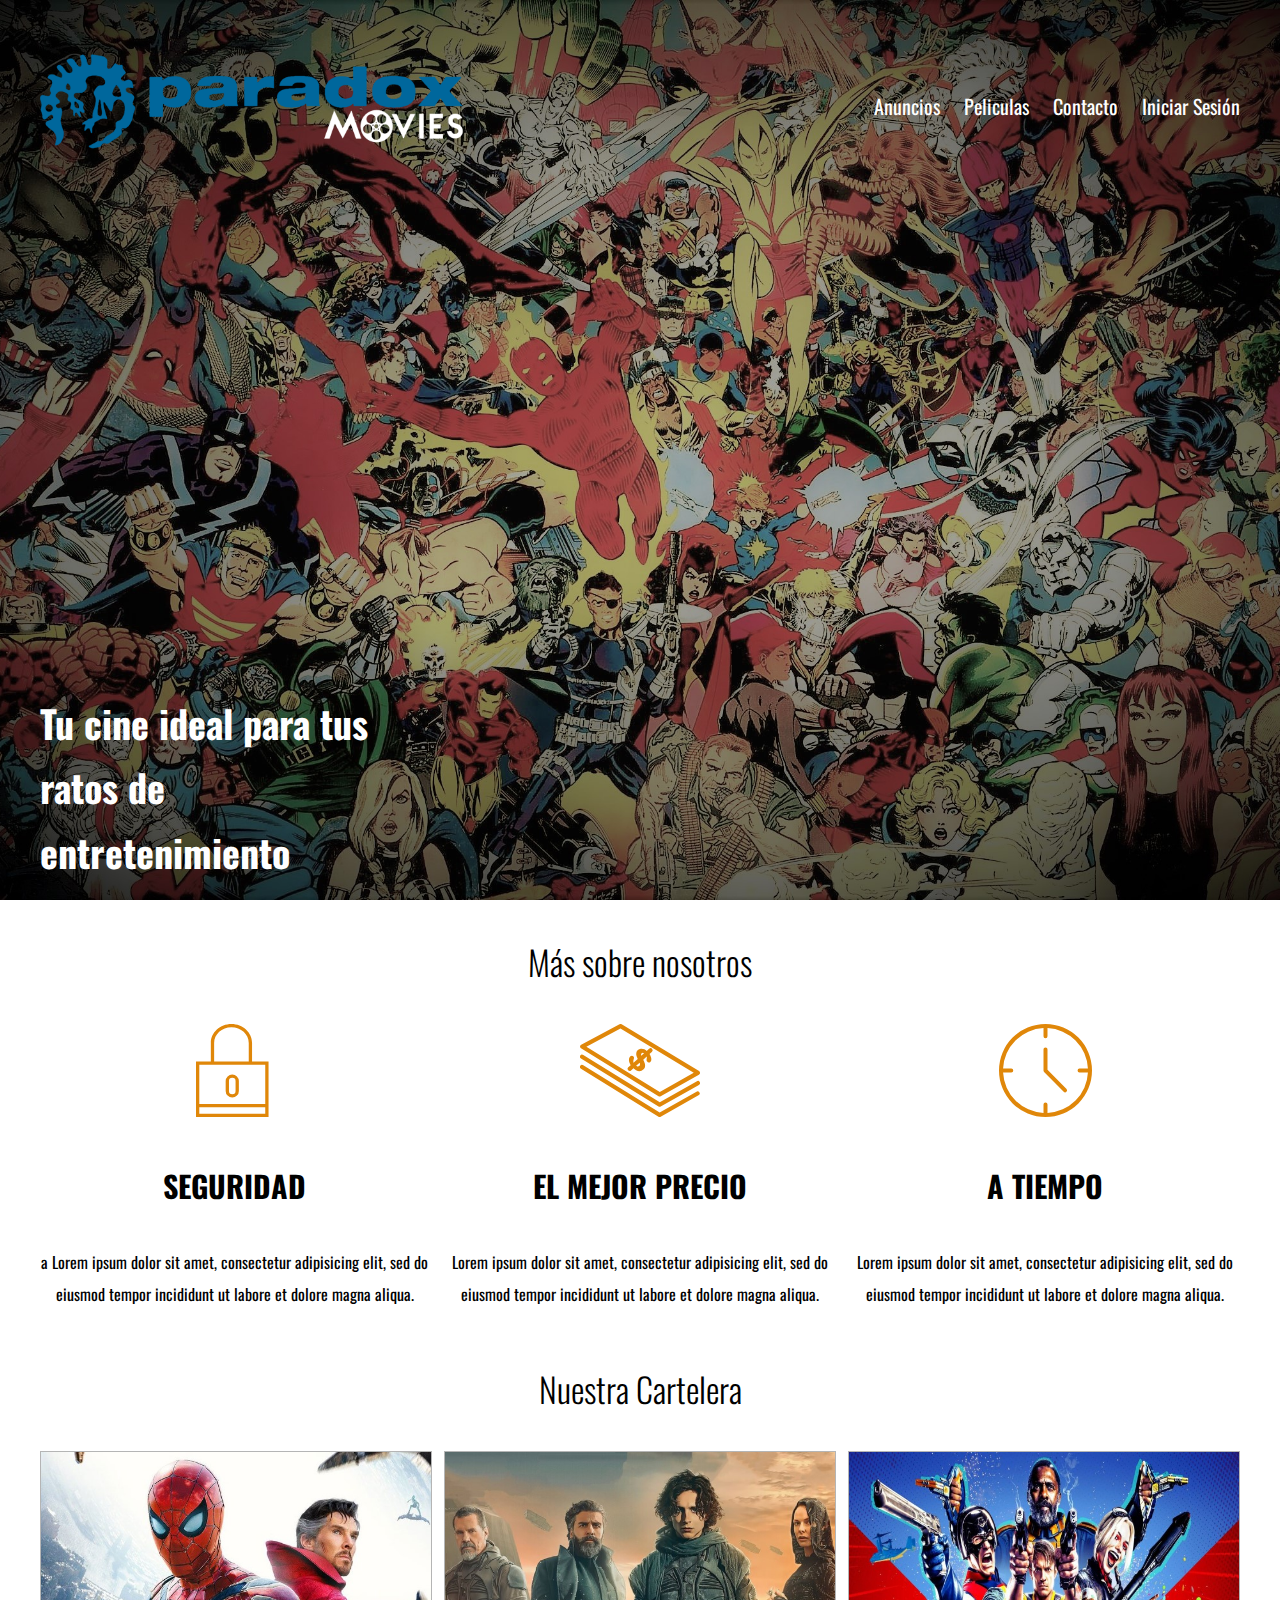
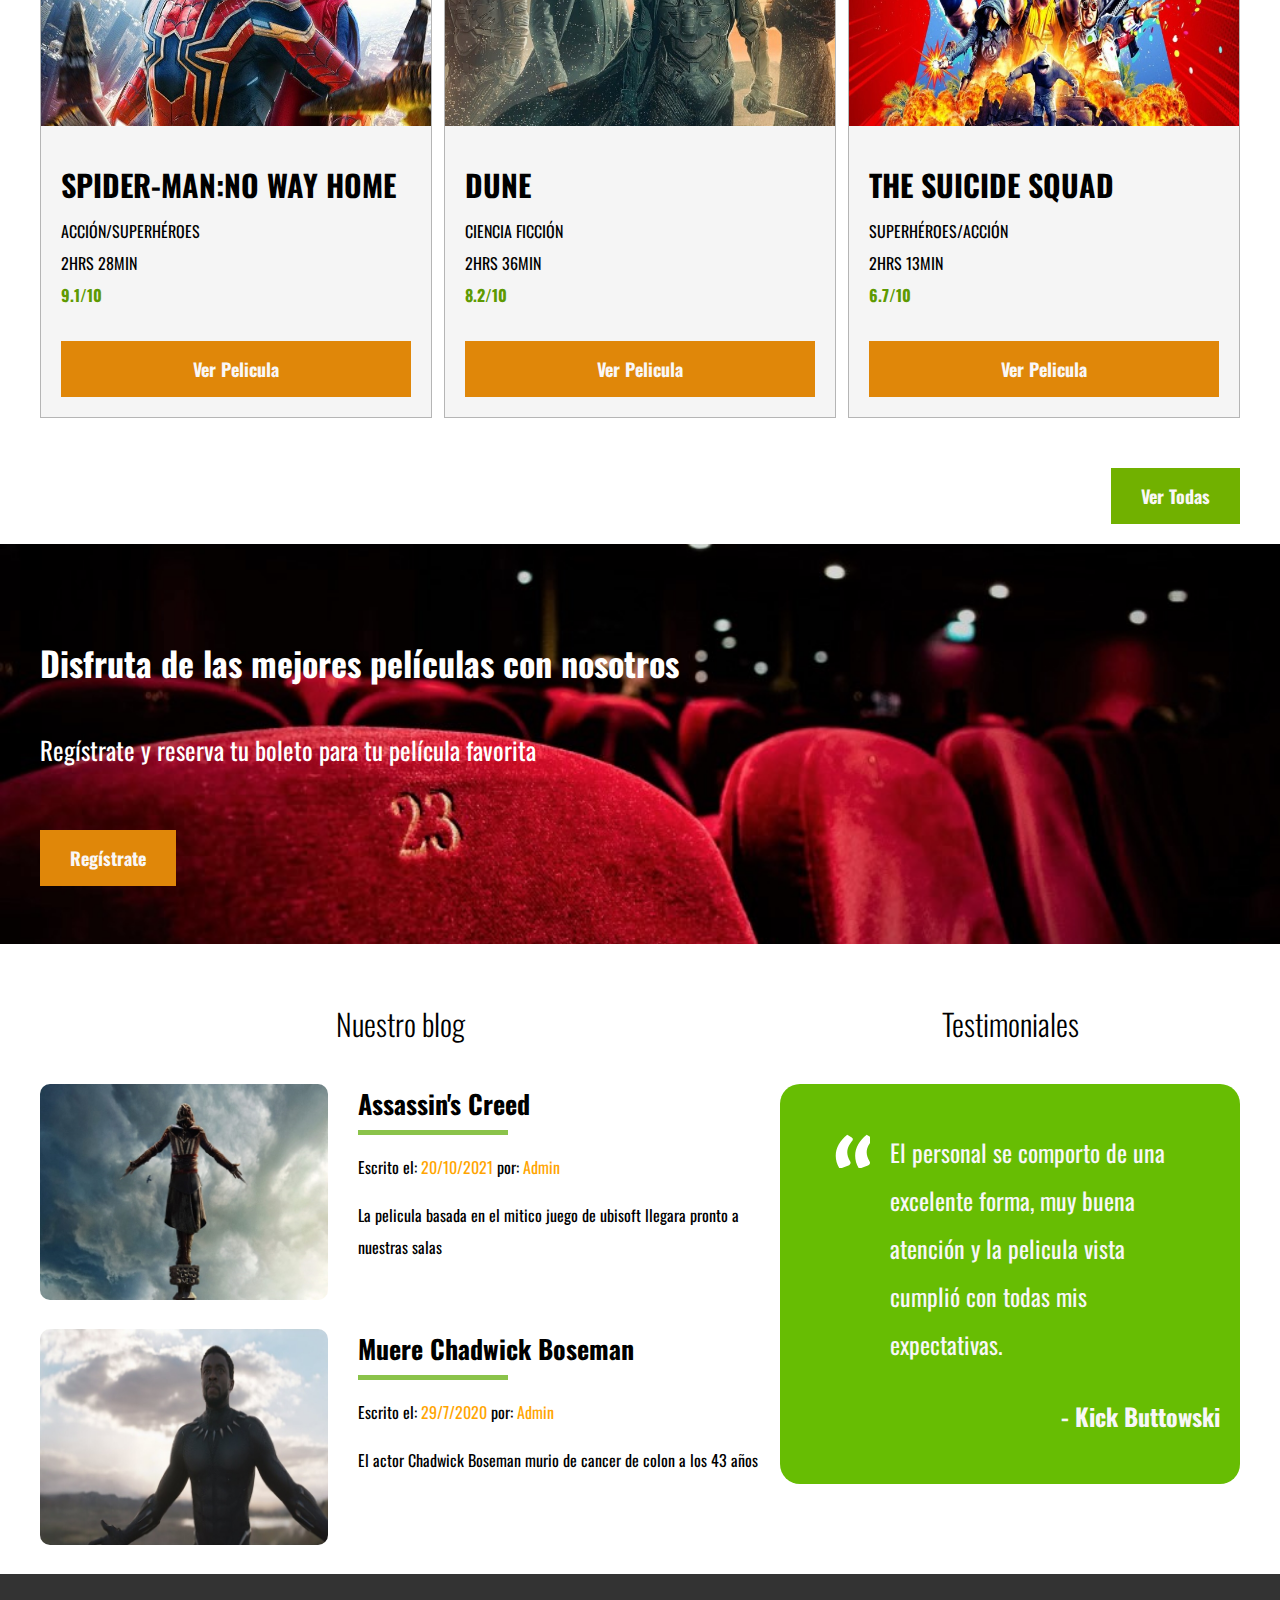
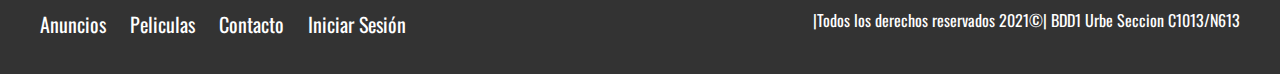
==== index.html @ 99ae1837 "1.0" ====
<!DOCTYPE html>
<html>
	<head>
		<meta charset="utf-8">
		<meta name="viewport" content="width=device-width,initial-scale=1.0">
		<meta http-equiv="X-UA-Compatible" content="ie=edge">
		<title>Paradox Movies</title>
		<link rel="icon" href="img/paradox-onlylogo.png">
		<link href="https://fonts.googleapis.com/css2?family=Oswald:wght@300&display=swap" rel="stylesheet">
		<link rel="stylesheet" type="text/css" href="css/normalize.css"> 
		<link rel="stylesheet" type="text/css" href="css/style.css"> <!-- siempre mi hoja de estilos va de ultimo-->
	</head>
	<body>
		<script type="text/javascript">alert</script>
		<header class="site-header inicio"> <!-- se nombra header (logotipo, nombre y navegacion) porque es el contenido superior de la pag--> <!-- se seleccionó 2 clases, id solo se puede seleccionar 1 solo -->
			<div class="contenedor contenido-header"> <!--se nombra div para agrupar el contenido pero complementa al header--> <!-- flex solo tomara en cuenta al primer nivel de hijos (barra y venta de casas y depar) -->
				<div class="barra">
					<a href="index.html">
						<img src="img/paradox-logo.png" alt="Logotipo de bienes raices">
					</a>
					<nav class="navegacion">
						<a href="anuncios.html">Anuncios</a>
						<a href="peliculas.html">Peliculas</a>
						<a target="_self"href="contacto.html">Contacto</a> <!-- se abre en la misma pestaña -->
						<a target="_blank" href="login.html">Iniciar Sesión</a> <!-- se abre en una pestaña nueva -->
					</nav>
				</div>
				<h1>Tu cine ideal para tus ratos de entretenimiento</h1>
			</div> <!-- fin del contenedor -->
		</header>

		<section class="contenedor seccion"> <!-- se nombra section pq comienza con un heading y se cambia de contenido-->
			<h2 class="fw-300 centrar-texto">Más sobre nosotros</h2>
			
			<div class="iconos-nosotros">
				<div class="icono">
					<img src="img/icono1.svg" alt="Icono seguridad">
					<h3>Seguridad</h3>
					<p>a Lorem ipsum dolor sit amet, consectetur adipisicing elit, sed do eiusmod
					tempor incididunt ut labore et dolore magna aliqua.</p>
				</div>

				<div class="icono">
					<img src="img/icono2.svg" alt="Icono mejor precio">
					<h3>El mejor precio</h3>
					<p>Lorem ipsum dolor sit amet, consectetur adipisicing elit, sed do eiusmod
					tempor incididunt ut labore et dolore magna aliqua.</p>
				</div>

				<div class="icono">
					<img src="img/icono3.svg" alt="Icono a tiempo">
					<h3>A tiempo</h3>
					<p>Lorem ipsum dolor sit amet, consectetur adipisicing elit, sed do eiusmod
					tempor incididunt ut labore et dolore magna aliqua.</p>
				</div>
			</div>
		</section>

		<main class="seccion contenedor"> <!--se nombra main pq es el contenido principal de la pag-->
			<h2 class="fw-300 centrar-texto">Nuestra Cartelera</h2>
			
			<div class="contenedor-anuncios">
				<div class="anuncio">
					<img src="img/NoWayHome.jpg" alt="Anuncio de casa en el lago">
					<div class="contenido-anuncio">
						<h3>SPIDER-MAN:NO WAY HOME  </h3>
						<p>ACCIÓN/SUPERHÉROES</p>
						<p>2HRS 28MIN</p>
						<p class="precio">9.1/10</p>

						<a href="anuncio.html" class="boton boton-amarillo d-block">Ver Pelicula</a>
					</div>
				</div>

				<div class="anuncio">
					<img src="img/DUNE.jpeg" alt="Anuncio de casa de lujo">
					<div class="contenido-anuncio">
						<h3>DUNE</h3>
						<p>CIENCIA FICCIÓN</p>
						<p>2HRS 36MIN</p>
						<p class="precio">8.2/10</p>

						<a href="anuncio.html" class="boton boton-amarillo d-block">Ver Pelicula</a>
					</div>
				</div>

				<div class="anuncio">
					<img src="img/suicide.jpeg" alt="Anuncio de casa con alberca">
					<div class="contenido-anuncio">
						<h3>THE SUICIDE SQUAD</h3>
						<p>SUPERHÉROES/ACCIÓN</p>
						<p>2HRS 13MIN</p>
						<p class="precio">6.7/10</p>

						<a href="anuncio.html" class="boton boton-amarillo d-block">Ver Pelicula</a>
					</div>
				</div>
			</div>
			<div class="ver-todas">
			<a href="anuncios.html" class="boton boton-verde">Ver Todas</a>
			</div>
		</main>

		<section class="imagen-contacto">
			<div class="contenedor contenido-contacto">
				<h2>Disfruta de las mejores películas con nosotros</h2>
				<p>Regístrate y reserva tu boleto para tu película favorita</p>
				<a href="contacto.html" class="boton boton-amarillo">Regístrate</a>
			</div>
		</section>


		<div class="seccion-inferior contenedor seccion">
			<section class="blog"> 
				<h3 class="centrar-texto fw-300">Nuestro blog</h3>

				<article class="entrada-blog"> <!--se usa article cuando el elemento habla por si mismo, tiene significado propio (se usa para cada una entrada de blog-->

					<div class="imagen">
						<img src="img/Blog1nuevo.jpg" alt="Entrada de blog">
					</div>

					<div class="texto-entrada">
						<a href="entrada.html">
							<h4>Assassin's Creed</h4>
						</a>
						<p>Escrito el: <span> 20/10/2021</span> por: <span>Admin</span></p>
						<p>La pelicula basada en el mitico juego de ubisoft llegara pronto a nuestras salas</p>
					</div>
				</article>

				<article class="entrada-blog">

					<div class="imagen">
						<img src="img/blog2nuevo.jpg" alt="Entrada de blog">
					</div>

					<div class="texto-entrada">
						<a href="entrada.html">
							<h4>Muere Chadwick Boseman</h4>
						</a>
						<p>Escrito el: <span> 29/7/2020</span> por: <span>Admin</span></p>
						<p>El actor Chadwick Boseman murio de cancer de colon a los 43 años</p>
					</div>
				</article>
			</section>

			<section class="testimoniales"> 
				<h3 class="centrar-texto fw-300">Testimoniales</h3>
				<div class="testimonial">
					<blockquote>
					El personal se comporto de una excelente forma, muy buena atención y la pelicula vista cumplió con todas mis expectativas.
					</blockquote>
					<p>- Kick Buttowski</p>
				</div>
			</section>
		</div>

		<footer class="site-footer seccion"> <!-- se nombra footer pq es pie de pag -->
			<div class="contenedor contenedor-footer">  <!-- se creo para ponerle flexbox a todo -->
				<nav class="navegacion">
					<a href="anuncios.html">Anuncios</a>
					<a href="blog.html">Peliculas</a>
					<a target="_self"href="contacto.html">Contacto</a> <!-- se abre en la misma pestaña -->
					<a target="_blank" href="nosotros.html">Iniciar Sesión</a> <!-- se abre en una pestaña nueva -->
				</nav>
				<p class="copyright">|Todos los derechos reservados 2021&copy;| BDD1 Urbe Seccion C1013/N613</p>
			</div>
		</footer>
	</body>
</html>
---- css/style.css ----
html {
    font-size: 62.5%; /* Reset para REMS -> 62.5% = 10px de 16px */
}

body {
    font-family: 'Oswald', sans-serif;
    font-size: 1.6rem;
    line-height: 2;
}

/** Globales **/

img {
    max-width: 100%; /** Hace que las imagenes sean responsivas, las adapta al contenedor **/
}
.contenedor {
	max-width: 120rem; /* = 1200px */ /*toma todo el espacio disponible siempre y no se pase de 1200px*/
	margin: 0 auto; /* para que este centrado el contenido en lo que es de pagina */
	padding-bottom:-2rem;
}


/** Sistema de tamaños **/
/** los <p> tiene un default de font-weight de 400 y los <h1> de 700 **/

h1 {  
    font-size: 3.8rem;
}

h2 {
    font-size: 3.4rem;
}

h3 {
    font-size: 3rem;
}

h4 {    
	font-size: 2.6rem;
}

/** Utilidades **/

.seccion {
    margin-top: 2rem;
    margin-bottom: 2rem;
}

.fw-300 { /* Para poner la fuente en 300 */
    font-weight: 300; 
}

.centrar-texto { /* Para centrar el texto */
    text-align: center;
}

.d-block {
    display: block!important;
}

.contenido-centrado {
	max-width: 800px; /* Para el que el contenido no sea tan acho */
}
/** Botones **/

.boton {
    color:#f9f7f7;
    font-weight: 700;
    text-decoration: none;
    font-size: 1.8rem;
    padding: 1rem 3rem;
    margin-top: 3rem;
    display: inline-block;
    text-align: center;
}

.boton-amarillo {
    background-color: #E08709;
}

.boton-verde {
    background-color: #71B100;
}

/* Header */

.site-header {
	background-color: #333333;
	margin: 0;
}

.site-header.inicio { /* este solo aplica cuando el contenedor tenga las 2 clases juntas */
	background-image: url(../img/header2.jpg); /* para agregar la imagen de fondo */
	background-position: center center; /* Para mostrar la imagen desde el centro */
	background-size: cover; /* Para que tome el alto y ancho disponible, pero guardando las proporciones*/
	height: 100vh; /* Para agregar la toda la altura de pantalla */
	min-height: 5rem; /* Para agregar la altura min */
}

.contenido-header {
    height: 100%; /* toma toda la altura del header */
    display: flex; /* habilita las direcciones del elemento */
    flex-direction: column; /* Como puse aquí la direccion de flex vertical */
    justify-content: space-between; /* esto lo voy a mover en sentido vertical, align seria para moverlo horizontal */
	padding: 3rem 0;
}

.contenido-header h1 {
    color: white;
    padding-bottom: 2rem; /* Padding es espacio hacia adentro del elemento, marging es espacio con otro elemento */
    max-width: 35rem; /* Para cortar el texto y que continue en la sig linea */
    line-height: 1.7; /* interlineado */
}

.barra {
	display: flex; /* Para empezar a utilizarlo como flex */
	justify-content: space-between; /*Para alinearlo el logo y el nav horizontalmente*/
	padding-top: 3rem; /* Para agregar una separacion y empujar hacia abajo el logo*/
    align-items: center; /** Para alinear verticalmente los elementos **/
	position: 0 5px 5px 9px;
	margin-top: -8rem;
	margin-bottom: -5rem;
}

.barra img {
	height: 27vh;
}


/** Navegacion **/

.navegacion a { /* selecciona a todos los "a" de la clase navegacion */
	color: white; /* el rgba usa transparencia y el hsla tambien */
	text-decoration: none; /* le quita la linea abajo al texto */
	font-size: 2rem;
	margin-right: 2rem; /* separando cada uno de los elementos */
}

.navegacion a:hover {
	color: rgb(0, 204, 255); 
}

.navegacion a:last-of-type { /*es un peudo selector que le quita el margen al ultimo elemento */ 
	margin-right: 0;
}

/** Iconos nosotros */

.encabezado-nosotros {
    text-align: center;
    font-weight: 300; /* Para cambiarle la grosor de la letra */
}

.iconos-nosotros {
    display: flex;
    justify-content: space-between;
}

.icono {
    flex-basis: calc(33.3%  - 1rem); /** Para darle tamaño especifico a cada "icono nosotros" y se usa % por el responsive design */
    text-align: center; /* Para centrar los iconos y texto */
}

.icono h3 {
    text-transform: uppercase; /* Para ponerlo en mayusculas, capitalize es para poner cada letra en mayus */
}

/* Anuncios */

.contenedor-anuncios{
    display: flex;
    justify-content: space-between;
    flex-wrap: wrap; /* posiciona para abajo los otros 3 anuncios (viene en default:no wrap) */
}

.anuncio { /* este hijo es el que define el tamaño */
	flex: 0 0 calc(33.3% - 1rem);
	/*
	flex-grow: 0; -- esto hace que si hay la posibilidad de agrandar el contenido lo haga
	flex-shrink: 0; -- esto hace que no se encoja el contenido si es posible y seleccion el de flex-basis (viene en default:1) 
	flex-basis: calc(33.3% - 1rem) -- esta es tamaño base del contenido;
	*/
    border-style: solid;
    border: 1px solid #b5b5b5; /* primero el tamaño, 2do el tipo, 3ro el color */
    background-color: #f5f5f5;
    margin-bottom: 2rem; /* separacion entre la mitad de los anuncios */
}

.contenido-anuncio {
    padding: 2rem;
}
 
.contenido-anuncio h3, .contenido-anuncio p { /*Para quitar el margen por defecto de arriba que tenia el heading y el texto */
    margin: 0;
}
 
.precio {
    color: #5e9a02;
    font-weight: 700; 
}

.iconos-caracteristicas {
	list-style: none;  /* es el estilo de la viñeta de la lista */
	padding: 0; /* le quita el margen por defecto */
	display: flex;
	justify-content: space-evenly;
	flex: 1; /* Para que agrende los iconos de la pag anuncio pq el contenido se comprime*/
	max-width: 500px;
}

.iconos-caracteristicas li {
	display: flex;
}

.iconos-caracteristicas li img {
	margin-right: 2rem;
}

.ver-todas {
    display: flex;
    justify-content: flex-end;
}

/* Anuncios */

.imagen-contacto{
	background-image: url(../img/sala-de-cine.jpg);
	background-position: center center; /* centrado  */
	background-size: cover; /* Para que se vea mejor */
	height: 40rem;
	display: flex;
	align-items: center;
}

.contenido-contacto {
	flex: 1; /* divide el espacio disponible del contenedor entre los elementos (1) y le asigna un tamaño*/
	color: white;
}

.contenido-contacto p {
	font-size: 2.5rem;
}

/* Seccion inferior  */

.seccion-inferior {
	display: flex;
	justify-content: space-between;
}

.seccion-inferior .blog {
	flex-basis: 60%; /* hara que ocupe el 60% del espacio */
}

.seccion-inferior .testimoniales {
	flex-basis: calc(40% - 2rem);
}

.entrada-blog {  /* cada entrada de articulo */
	display: flex;
	justify-content: space-between;
	margin-bottom: 2rem;
}

.entrada-blog:last-of-type {
	margin-bottom: 0;
}

.entrada-blog .imagen {
	flex-basis: 40%
}

.entrada-blog .texto-entrada {
	flex-basis: calc(60% - 3rem);
}

.texto-entrada a {
	color: black;
	text-decoration: none;
}

.texto-entrada h4 {
	margin: 0;
	line-height: 1.5;
}

.texto-entrada h4::after {
	content: ''; /* Creacion de un pseudo-elemento, es aquel q no se puede seleccionar */
	display: block;
	width: 15rem;
	height: .5rem;
	background-color: #8bc34a;
	margin-top: .7rem;
}

.texto-entrada span {
	color: orange;
}

.testimonial {
	background-color: #67bd03;
	font-size: 2.4rem;
	padding: 2rem;
	color: #f7f7f7;
	border-radius: 2rem;
}

.testimonial p {
	text-align: right;
	font-weight: 700;
}

.testimonial blockquote:before {  /* Para crear un pseudo elemento antes del testimonial (comillas) */
	content: ''; 
	background-image: url(../img/comilla.svg); /* Para crear un pseudo elemento tengo que darle un tamaño) */
	width: 4rem;  /* Si doy un acho y un largo, necesito darle un display block*/
	height: 4rem;
	position: absolute; /* es absolute pq va a permitir poner una posicion especifica */
	left: -1rem;
}

.testimonial blockquote {
	position: relative; /*es relative pq es el padre, la comilla (es un hijo)  se va declara despues de el pero si posiciona antes*/
	padding-left: 5rem;
}

/*Footer*/

.site-footer {
	background-color: #333333;
	margin: 0;
}

.contenedor-footer {
	padding: 3rem 0;
	display: flex;
	justify-content: space-between;
}

.copyright {
	margin: 0;
	color: white;
}

/* Paginas Internas */
/* Nosotros */
.contenido-nosotros {
	display: grid; /* divide el contenido segun cuantos hijos se tengan */
	grid-template-columns: repeat(2, 1fr); /* divide el contenido (imagen y texto) en 2 columnas 50% para una y 50% para otra */
	grid-column-gap: 2rem; /* para dar separacion entre columnas */
}

.texto-nosotros blockquote {
	font-weight: 900;
	font-size: 2rem;
	margin: 0; /* para quitar el margen de la izquierda que trae por defecto */
	padding: 3rem 0;
}

.imagen img {
	border-radius: 1rem;
}

/* Anuncio */
.resumen-propiedad {
	display: flex;
	justify-content: space-between;
	align-items: center;
}
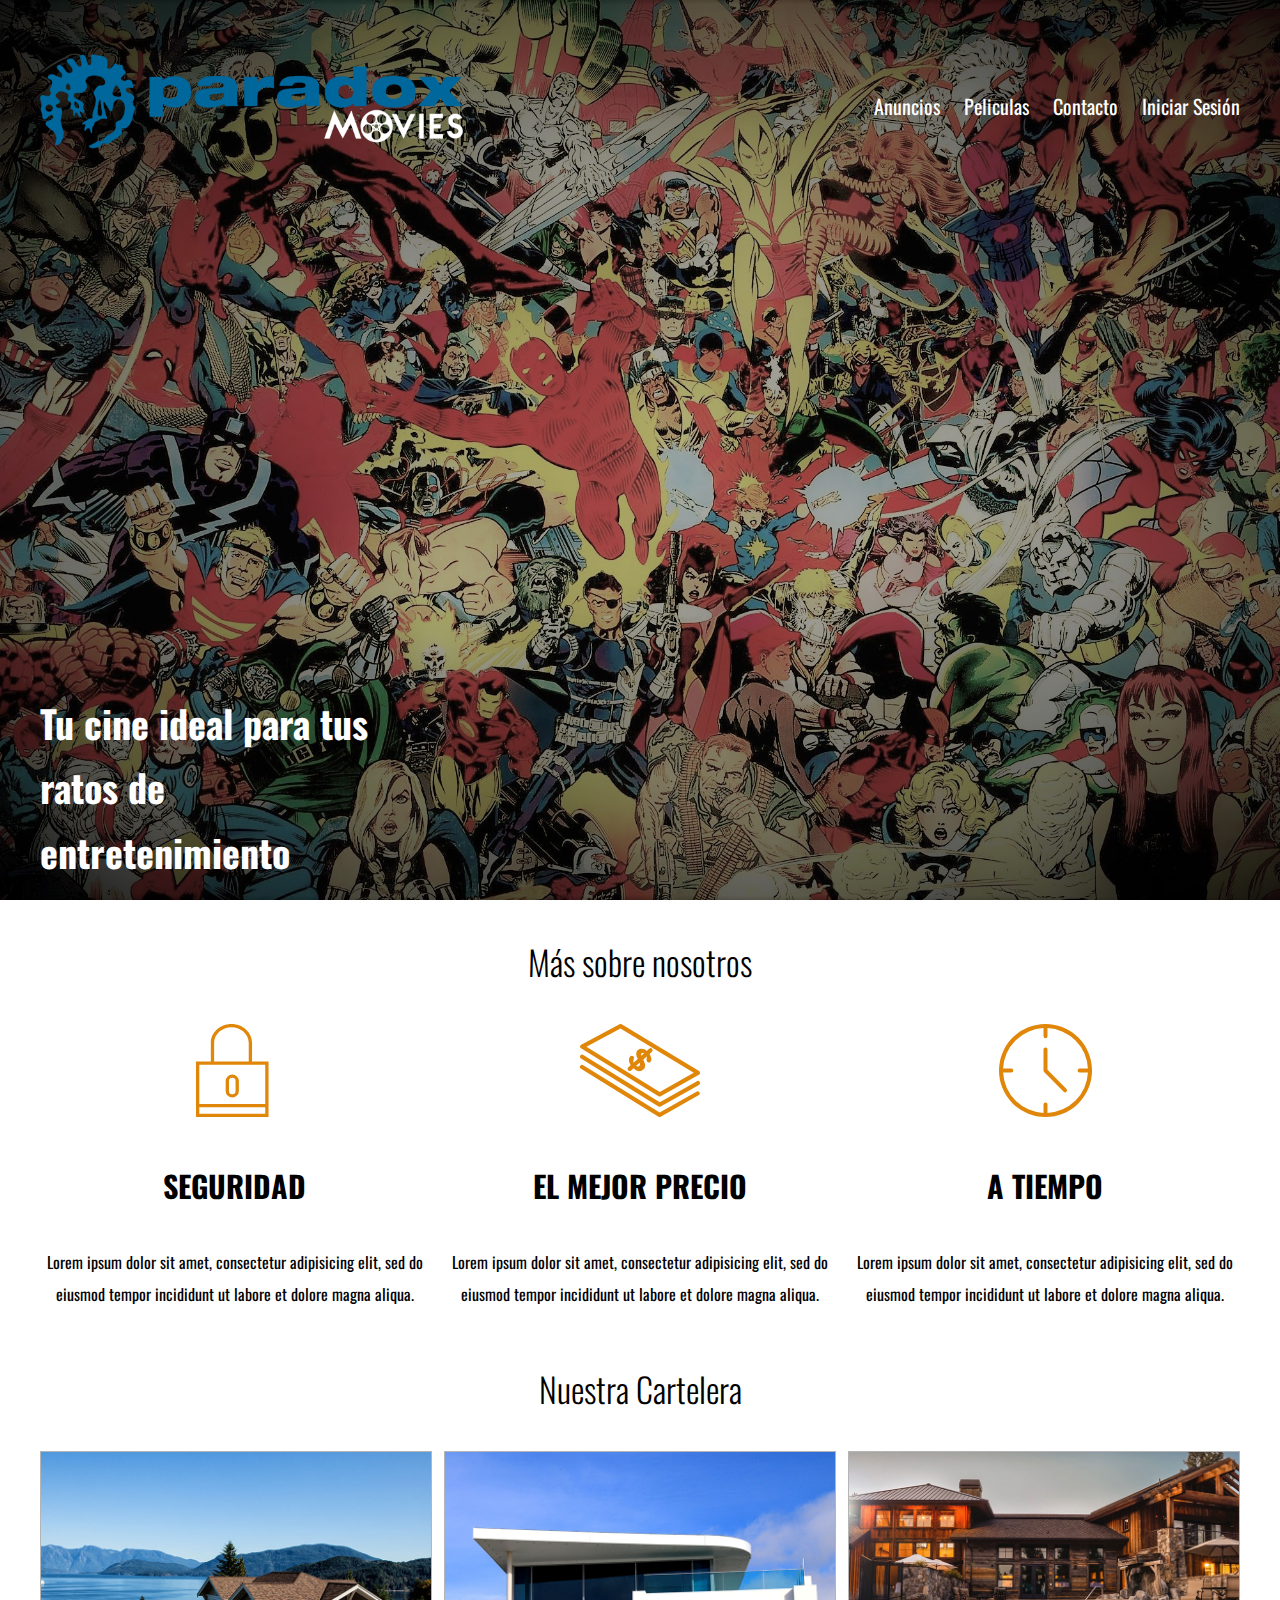
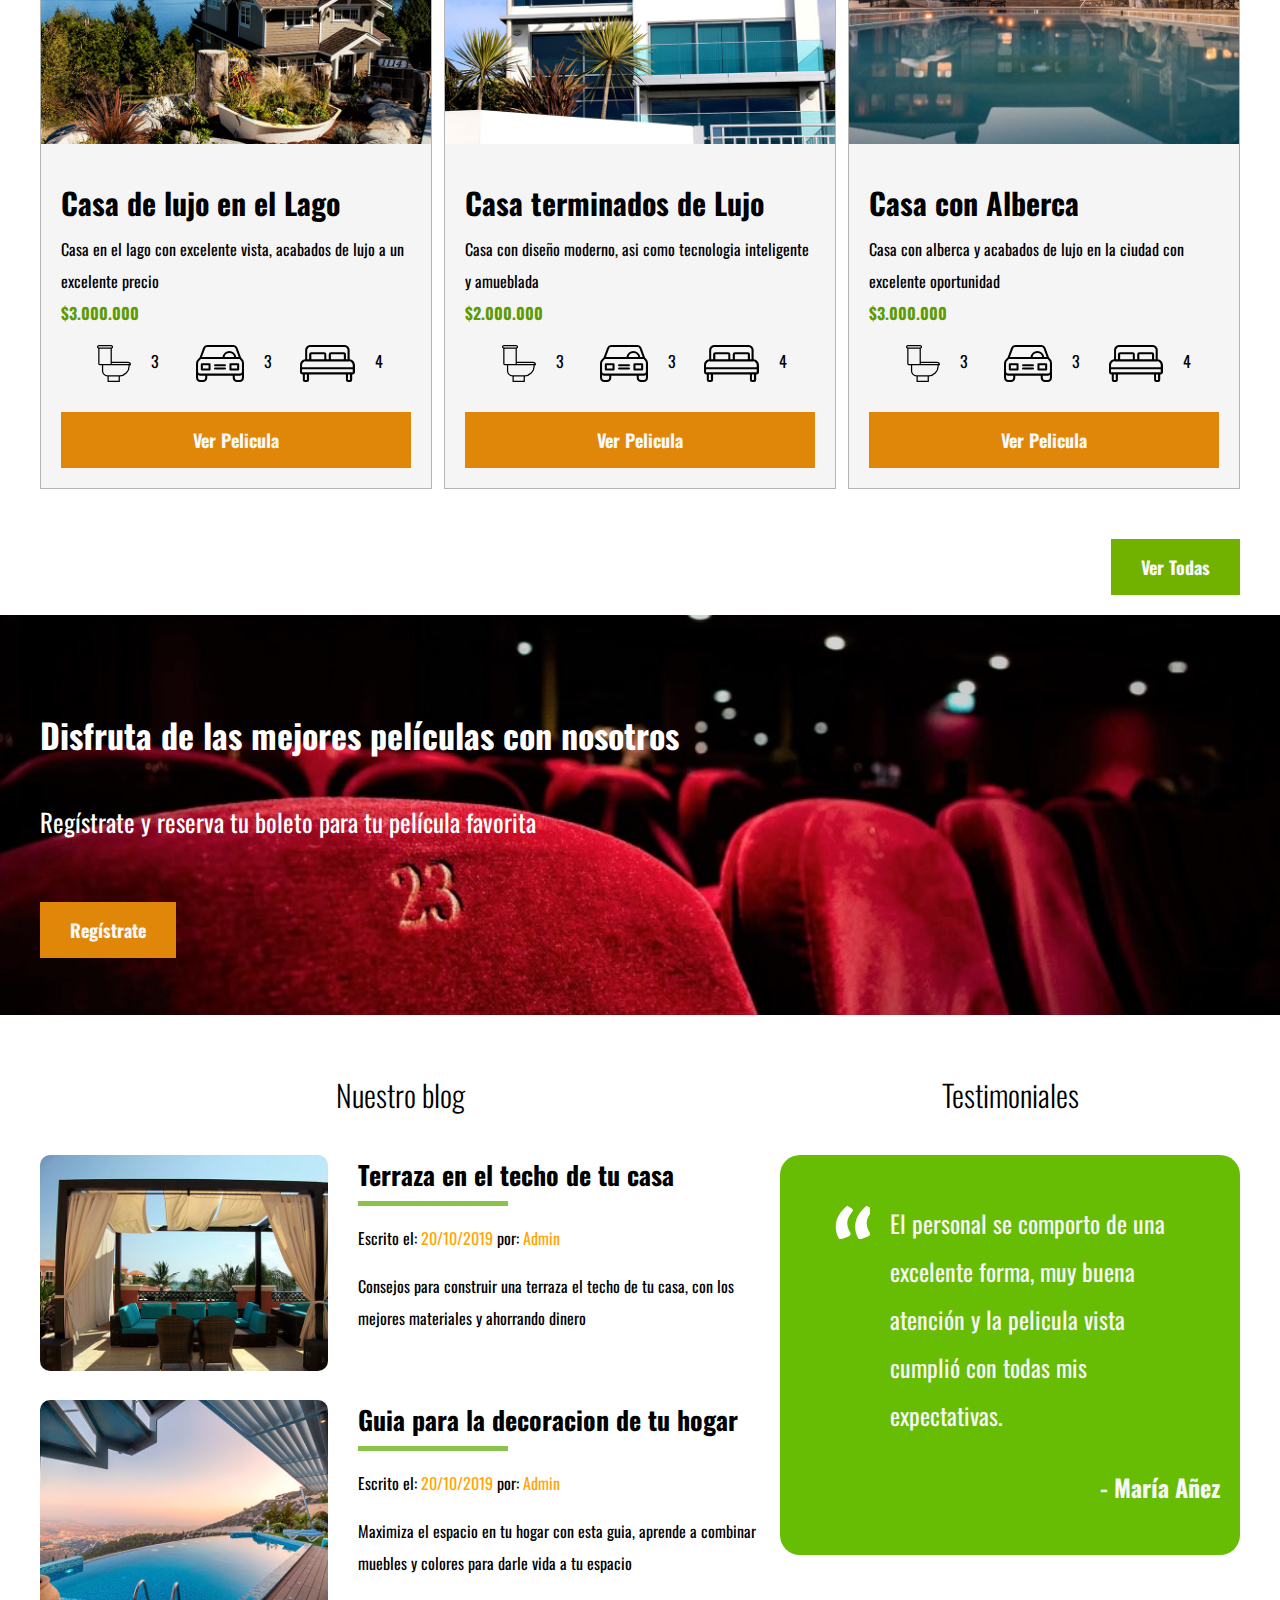
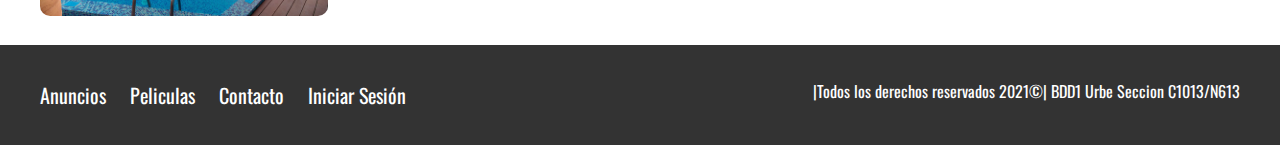
==== commit 4da64607: "v2.0 Cambios en la mayoria de la pagina web" ====
--- a/index.html
+++ b/index.html
@@ -11,7 +11,6 @@
 		<link rel="stylesheet" type="text/css" href="css/style.css"> <!-- siempre mi hoja de estilos va de ultimo-->
 	</head>
 	<body>
-		<script type="text/javascript">alert</script>
 		<header class="site-header inicio"> <!-- se nombra header (logotipo, nombre y navegacion) porque es el contenido superior de la pag--> <!-- se seleccionó 2 clases, id solo se puede seleccionar 1 solo -->
 			<div class="contenedor contenido-header"> <!--se nombra div para agrupar el contenido pero complementa al header--> <!-- flex solo tomara en cuenta al primer nivel de hijos (barra y venta de casas y depar) -->
 				<div class="barra">
@@ -22,7 +21,7 @@
 						<a href="anuncios.html">Anuncios</a>
 						<a href="peliculas.html">Peliculas</a>
 						<a target="_self"href="contacto.html">Contacto</a> <!-- se abre en la misma pestaña -->
-						<a target="_blank" href="login.html">Iniciar Sesión</a> <!-- se abre en una pestaña nueva -->
+						<a target="_blank" href="signup.php">Iniciar Sesión</a> <!-- se abre en una pestaña nueva -->
 					</nav>
 				</div>
 				<h1>Tu cine ideal para tus ratos de entretenimiento</h1>
@@ -36,7 +35,7 @@
 				<div class="icono">
 					<img src="img/icono1.svg" alt="Icono seguridad">
 					<h3>Seguridad</h3>
-					<p>a Lorem ipsum dolor sit amet, consectetur adipisicing elit, sed do eiusmod
+					<p>Lorem ipsum dolor sit amet, consectetur adipisicing elit, sed do eiusmod
 					tempor incididunt ut labore et dolore magna aliqua.</p>
 				</div>
 
@@ -61,36 +60,78 @@
 			
 			<div class="contenedor-anuncios">
 				<div class="anuncio">
-					<img src="img/NoWayHome.jpg" alt="Anuncio de casa en el lago">
+					<img src="img/anuncio1.jpg" alt="Anuncio de casa en el lago">
 					<div class="contenido-anuncio">
-						<h3>SPIDER-MAN:NO WAY HOME  </h3>
-						<p>ACCIÓN/SUPERHÉROES</p>
-						<p>2HRS 28MIN</p>
-						<p class="precio">9.1/10</p>
+						<h3>Casa de lujo en el Lago</h3>
+						<p>Casa en el lago con excelente vista, acabados de lujo a un excelente precio</p>
+						<p class="precio">$3.000.000</p>
+
+						<ul class="iconos-caracteristicas">
+							<li> 
+								<img src="img/icono_wc.svg" alt="icono wc">
+								<p>3</p> 
+							</li>
+							<li>
+								<img src="img/icono_estacionamiento.svg" alt="icono autos">
+								<p>3</p>
+							</li>
+							<li>
+								<img src="img/icono_dormitorio.svg" alt="icono habitaciones">
+								<p>4</p>
+							</li>
+						</ul>
 
 						<a href="anuncio.html" class="boton boton-amarillo d-block">Ver Pelicula</a>
 					</div>
 				</div>
 
 				<div class="anuncio">
-					<img src="img/DUNE.jpeg" alt="Anuncio de casa de lujo">
+					<img src="img/anuncio2.jpg" alt="Anuncio de casa de lujo">
 					<div class="contenido-anuncio">
-						<h3>DUNE</h3>
-						<p>CIENCIA FICCIÓN</p>
-						<p>2HRS 36MIN</p>
-						<p class="precio">8.2/10</p>
+						<h3>Casa terminados de Lujo </h3>
+						<p>Casa con diseño moderno, asi como tecnologia inteligente y amueblada</p>
+						<p class="precio">$2.000.000</p>
+						<ul class="iconos-caracteristicas">
+
+							<li> 
+								<img src="img/icono_wc.svg" alt="icono wc">
+								<p>3</p> 
+							</li>
+							<li>
+								<img src="img/icono_estacionamiento.svg" alt="icono autos">
+								<p>3</p>
+							</li>
+							<li>
+								<img src="img/icono_dormitorio.svg" alt="icono habitaciones">
+								<p>4</p>
+							</li>
+						</ul>
 
 						<a href="anuncio.html" class="boton boton-amarillo d-block">Ver Pelicula</a>
 					</div>
 				</div>
 
 				<div class="anuncio">
-					<img src="img/suicide.jpeg" alt="Anuncio de casa con alberca">
+					<img src="img/anuncio3.jpg" alt="Anuncio de casa con alberca">
 					<div class="contenido-anuncio">
-						<h3>THE SUICIDE SQUAD</h3>
-						<p>SUPERHÉROES/ACCIÓN</p>
-						<p>2HRS 13MIN</p>
-						<p class="precio">6.7/10</p>
+						<h3>Casa con Alberca</h3>
+						<p>Casa con alberca y acabados de lujo en la ciudad con excelente oportunidad</p>
+						<p class="precio">$3.000.000</p>
+
+						<ul class="iconos-caracteristicas">
+							<li> 
+								<img src="img/icono_wc.svg" alt="icono wc">
+								<p>3</p> 
+							</li>
+							<li>
+								<img src="img/icono_estacionamiento.svg" alt="icono autos">
+								<p>3</p>
+							</li>
+							<li>
+								<img src="img/icono_dormitorio.svg" alt="icono habitaciones">
+								<p>4</p>
+							</li>
+						</ul>
 
 						<a href="anuncio.html" class="boton boton-amarillo d-block">Ver Pelicula</a>
 					</div>
@@ -117,30 +158,30 @@
 				<article class="entrada-blog"> <!--se usa article cuando el elemento habla por si mismo, tiene significado propio (se usa para cada una entrada de blog-->
 
 					<div class="imagen">
-						<img src="img/Blog1nuevo.jpg" alt="Entrada de blog">
+						<img src="img/blog1.jpg" alt="Entrada de blog">
 					</div>
 
 					<div class="texto-entrada">
 						<a href="entrada.html">
-							<h4>Assassin's Creed</h4>
+							<h4>Terraza en el techo de tu casa</h4>
 						</a>
-						<p>Escrito el: <span> 20/10/2021</span> por: <span>Admin</span></p>
-						<p>La pelicula basada en el mitico juego de ubisoft llegara pronto a nuestras salas</p>
+						<p>Escrito el: <span> 20/10/2019</span> por: <span>Admin</span></p>
+						<p>Consejos para construir una terraza el techo de tu casa, con los mejores materiales y ahorrando dinero</p>
 					</div>
 				</article>
 
 				<article class="entrada-blog">
 
 					<div class="imagen">
-						<img src="img/blog2nuevo.jpg" alt="Entrada de blog">
+						<img src="img/blog2.jpg" alt="Entrada de blog">
 					</div>
 
 					<div class="texto-entrada">
 						<a href="entrada.html">
-							<h4>Muere Chadwick Boseman</h4>
+							<h4>Guia para la decoracion de tu hogar </h4>
 						</a>
-						<p>Escrito el: <span> 29/7/2020</span> por: <span>Admin</span></p>
-						<p>El actor Chadwick Boseman murio de cancer de colon a los 43 años</p>
+						<p>Escrito el: <span> 20/10/2019</span> por: <span>Admin</span></p>
+						<p>Maximiza el espacio en tu hogar con esta guia, aprende a combinar muebles y colores para darle vida a tu espacio</p>
 					</div>
 				</article>
 			</section>
@@ -151,7 +192,7 @@
 					<blockquote>
 					El personal se comporto de una excelente forma, muy buena atención y la pelicula vista cumplió con todas mis expectativas.
 					</blockquote>
-					<p>- Kick Buttowski</p>
+					<p>- María Añez</p>
 				</div>
 			</section>
 		</div>
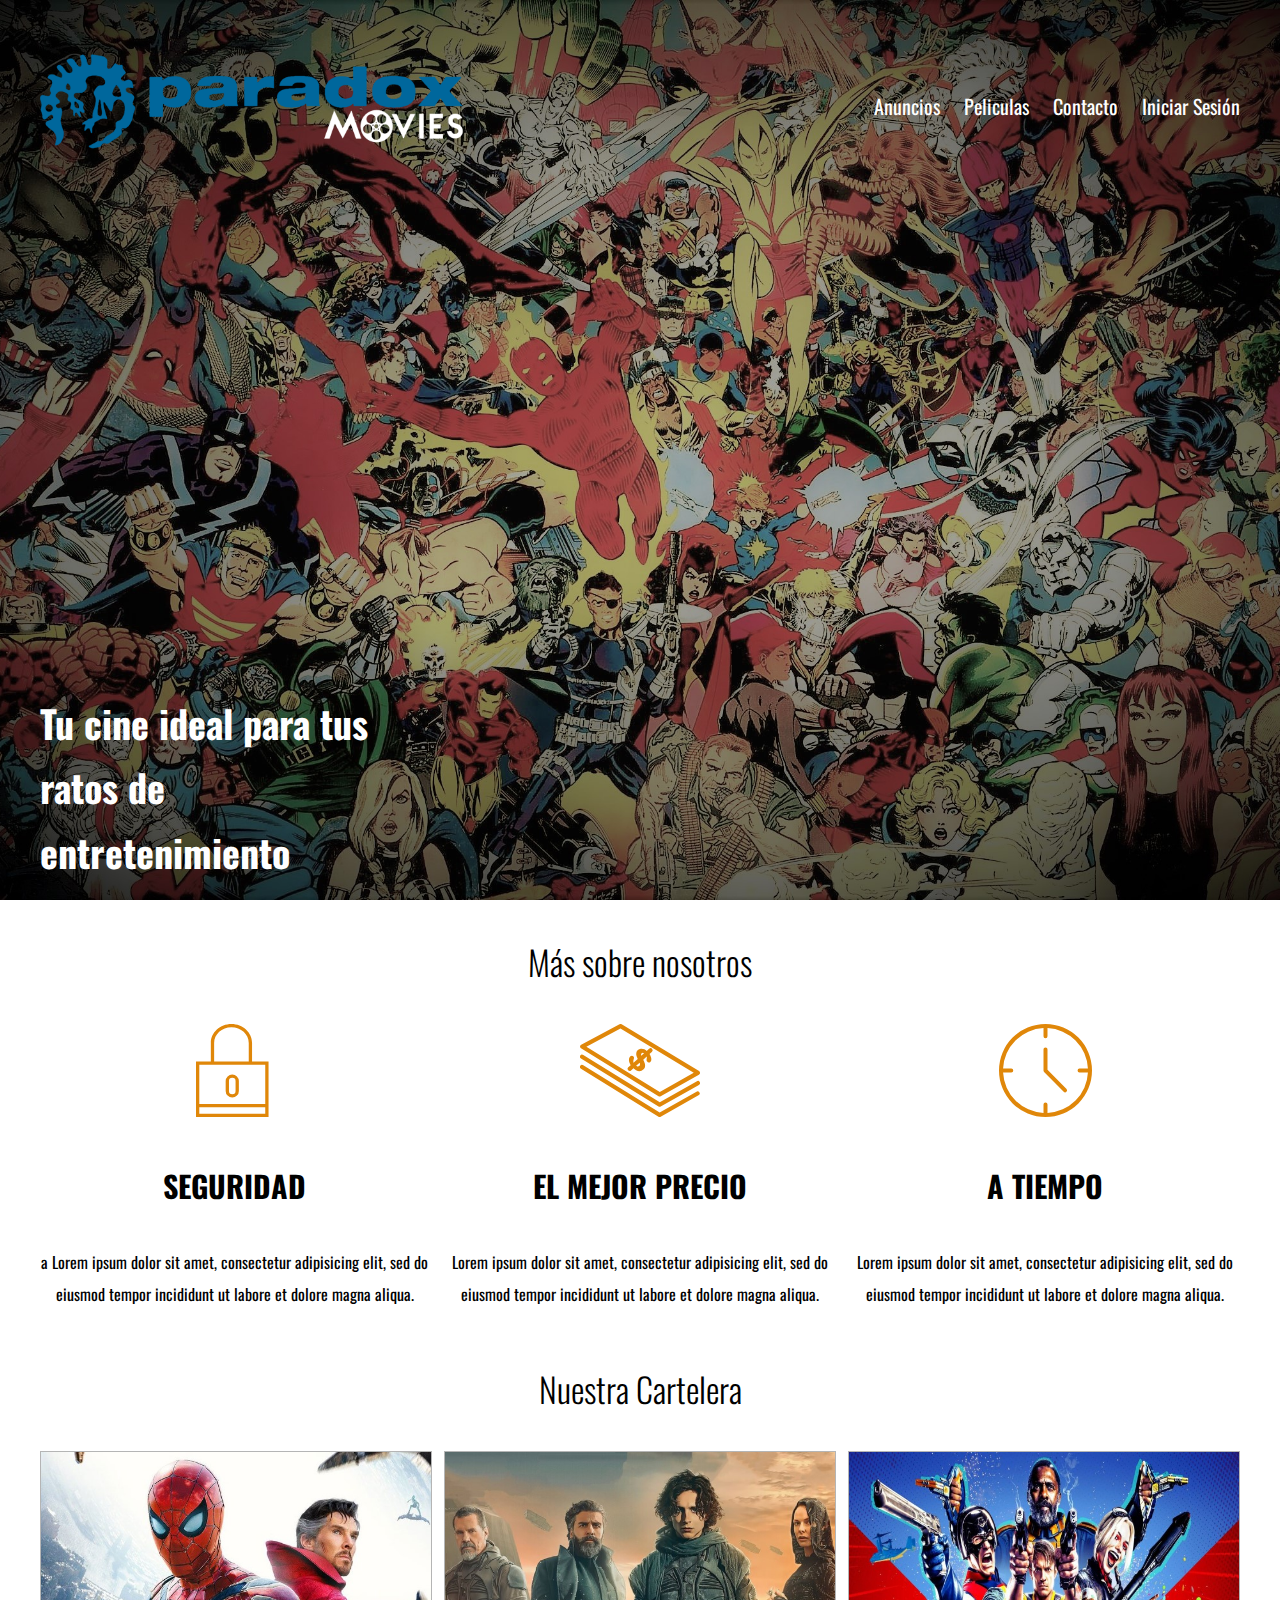
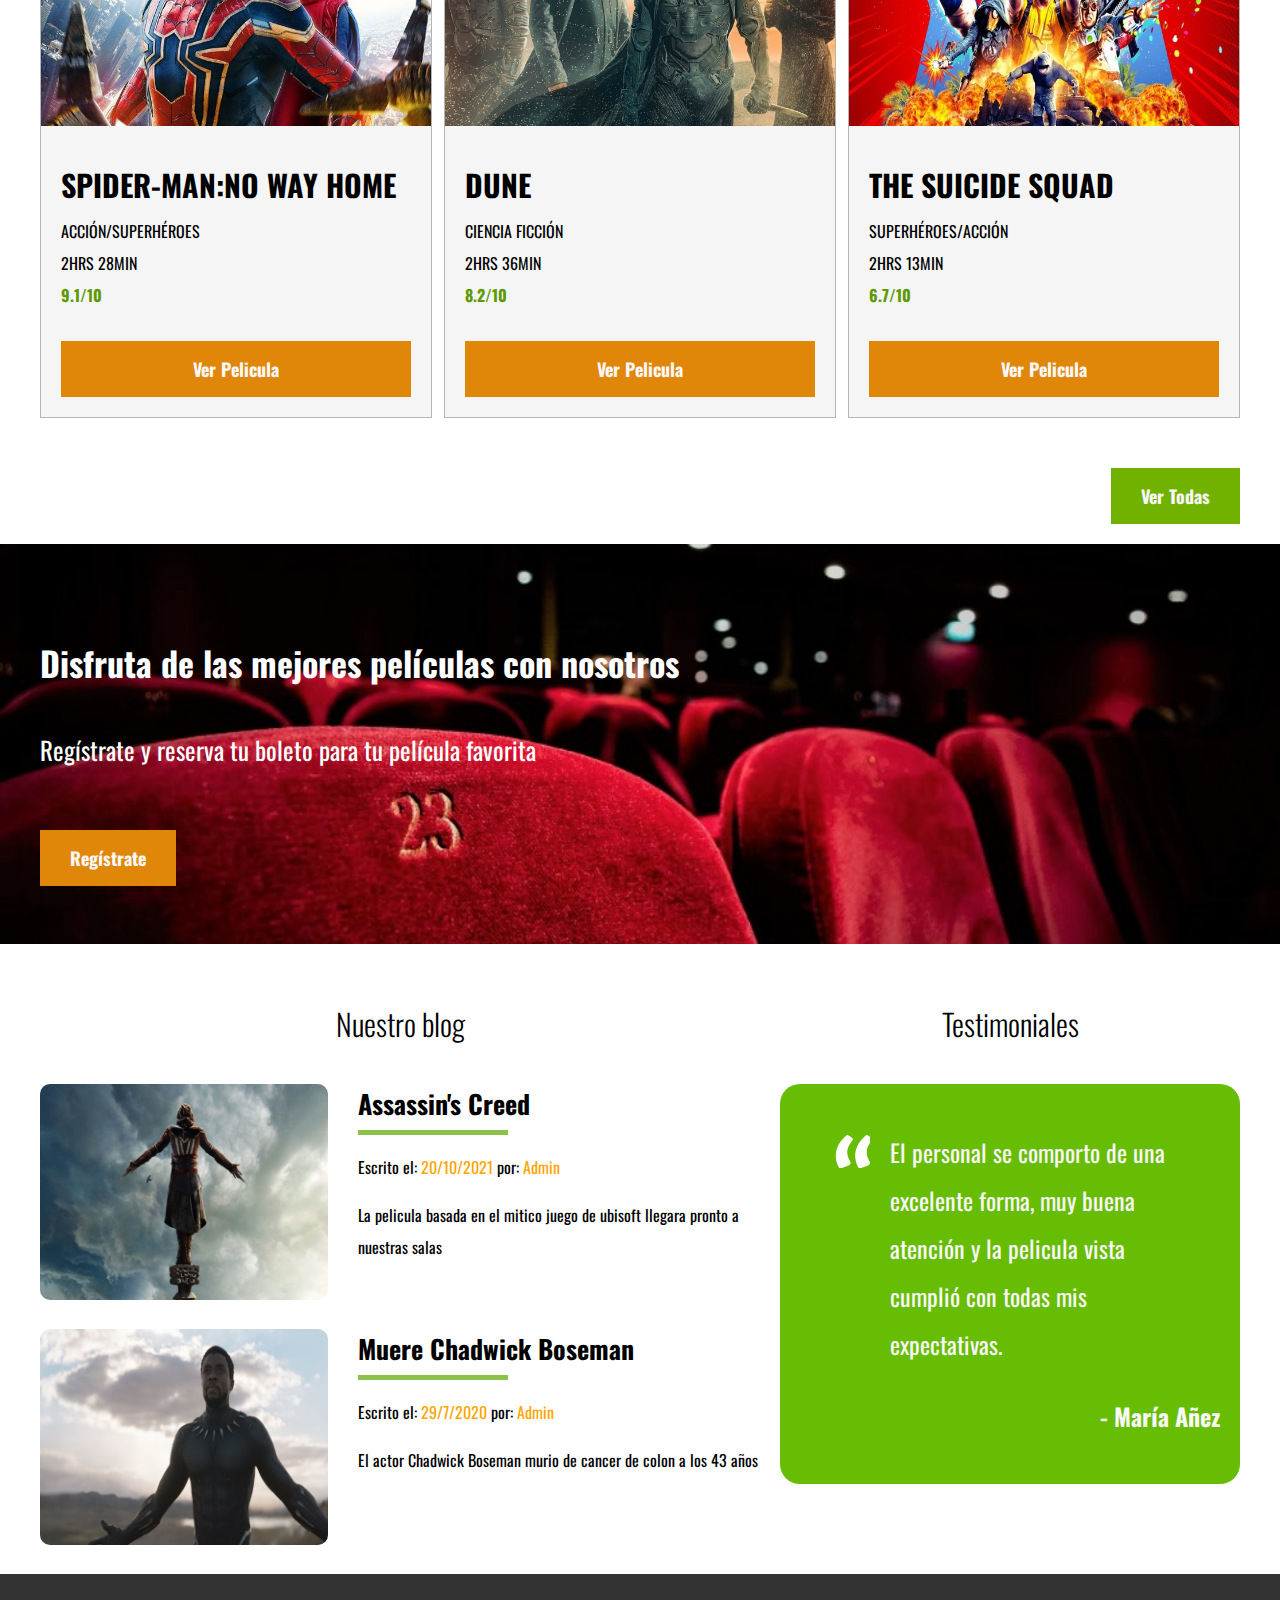
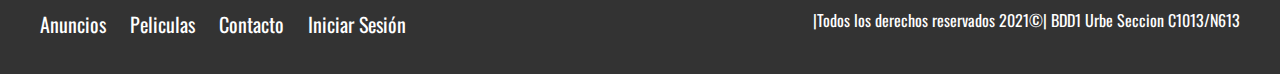
==== commit 91eb4956: "Merge branch 'main' of https://github.com/Dasanchez7/URBE" ====
--- a/index.html
+++ b/index.html
@@ -35,7 +35,7 @@
 				<div class="icono">
 					<img src="img/icono1.svg" alt="Icono seguridad">
 					<h3>Seguridad</h3>
-					<p>Lorem ipsum dolor sit amet, consectetur adipisicing elit, sed do eiusmod
+					<p>a Lorem ipsum dolor sit amet, consectetur adipisicing elit, sed do eiusmod
 					tempor incididunt ut labore et dolore magna aliqua.</p>
 				</div>
 
@@ -60,78 +60,36 @@
 			
 			<div class="contenedor-anuncios">
 				<div class="anuncio">
-					<img src="img/anuncio1.jpg" alt="Anuncio de casa en el lago">
+					<img src="img/NoWayHome.jpg" alt="Anuncio de casa en el lago">
 					<div class="contenido-anuncio">
-						<h3>Casa de lujo en el Lago</h3>
-						<p>Casa en el lago con excelente vista, acabados de lujo a un excelente precio</p>
-						<p class="precio">$3.000.000</p>
-
-						<ul class="iconos-caracteristicas">
-							<li> 
-								<img src="img/icono_wc.svg" alt="icono wc">
-								<p>3</p> 
-							</li>
-							<li>
-								<img src="img/icono_estacionamiento.svg" alt="icono autos">
-								<p>3</p>
-							</li>
-							<li>
-								<img src="img/icono_dormitorio.svg" alt="icono habitaciones">
-								<p>4</p>
-							</li>
-						</ul>
+						<h3>SPIDER-MAN:NO WAY HOME  </h3>
+						<p>ACCIÓN/SUPERHÉROES</p>
+						<p>2HRS 28MIN</p>
+						<p class="precio">9.1/10</p>
 
 						<a href="anuncio.html" class="boton boton-amarillo d-block">Ver Pelicula</a>
 					</div>
 				</div>
 
 				<div class="anuncio">
-					<img src="img/anuncio2.jpg" alt="Anuncio de casa de lujo">
+					<img src="img/DUNE.jpeg" alt="Anuncio de casa de lujo">
 					<div class="contenido-anuncio">
-						<h3>Casa terminados de Lujo </h3>
-						<p>Casa con diseño moderno, asi como tecnologia inteligente y amueblada</p>
-						<p class="precio">$2.000.000</p>
-						<ul class="iconos-caracteristicas">
-
-							<li> 
-								<img src="img/icono_wc.svg" alt="icono wc">
-								<p>3</p> 
-							</li>
-							<li>
-								<img src="img/icono_estacionamiento.svg" alt="icono autos">
-								<p>3</p>
-							</li>
-							<li>
-								<img src="img/icono_dormitorio.svg" alt="icono habitaciones">
-								<p>4</p>
-							</li>
-						</ul>
+						<h3>DUNE</h3>
+						<p>CIENCIA FICCIÓN</p>
+						<p>2HRS 36MIN</p>
+						<p class="precio">8.2/10</p>
 
 						<a href="anuncio.html" class="boton boton-amarillo d-block">Ver Pelicula</a>
 					</div>
 				</div>
 
 				<div class="anuncio">
-					<img src="img/anuncio3.jpg" alt="Anuncio de casa con alberca">
+					<img src="img/suicide.jpeg" alt="Anuncio de casa con alberca">
 					<div class="contenido-anuncio">
-						<h3>Casa con Alberca</h3>
-						<p>Casa con alberca y acabados de lujo en la ciudad con excelente oportunidad</p>
-						<p class="precio">$3.000.000</p>
-
-						<ul class="iconos-caracteristicas">
-							<li> 
-								<img src="img/icono_wc.svg" alt="icono wc">
-								<p>3</p> 
-							</li>
-							<li>
-								<img src="img/icono_estacionamiento.svg" alt="icono autos">
-								<p>3</p>
-							</li>
-							<li>
-								<img src="img/icono_dormitorio.svg" alt="icono habitaciones">
-								<p>4</p>
-							</li>
-						</ul>
+						<h3>THE SUICIDE SQUAD</h3>
+						<p>SUPERHÉROES/ACCIÓN</p>
+						<p>2HRS 13MIN</p>
+						<p class="precio">6.7/10</p>
 
 						<a href="anuncio.html" class="boton boton-amarillo d-block">Ver Pelicula</a>
 					</div>
@@ -158,30 +116,30 @@
 				<article class="entrada-blog"> <!--se usa article cuando el elemento habla por si mismo, tiene significado propio (se usa para cada una entrada de blog-->
 
 					<div class="imagen">
-						<img src="img/blog1.jpg" alt="Entrada de blog">
+						<img src="img/Blog1nuevo.jpg" alt="Entrada de blog">
 					</div>
 
 					<div class="texto-entrada">
 						<a href="entrada.html">
-							<h4>Terraza en el techo de tu casa</h4>
+							<h4>Assassin's Creed</h4>
 						</a>
-						<p>Escrito el: <span> 20/10/2019</span> por: <span>Admin</span></p>
-						<p>Consejos para construir una terraza el techo de tu casa, con los mejores materiales y ahorrando dinero</p>
+						<p>Escrito el: <span> 20/10/2021</span> por: <span>Admin</span></p>
+						<p>La pelicula basada en el mitico juego de ubisoft llegara pronto a nuestras salas</p>
 					</div>
 				</article>
 
 				<article class="entrada-blog">
 
 					<div class="imagen">
-						<img src="img/blog2.jpg" alt="Entrada de blog">
+						<img src="img/blog2nuevo.jpg" alt="Entrada de blog">
 					</div>
 
 					<div class="texto-entrada">
 						<a href="entrada.html">
-							<h4>Guia para la decoracion de tu hogar </h4>
+							<h4>Muere Chadwick Boseman</h4>
 						</a>
-						<p>Escrito el: <span> 20/10/2019</span> por: <span>Admin</span></p>
-						<p>Maximiza el espacio en tu hogar con esta guia, aprende a combinar muebles y colores para darle vida a tu espacio</p>
+						<p>Escrito el: <span> 29/7/2020</span> por: <span>Admin</span></p>
+						<p>El actor Chadwick Boseman murio de cancer de colon a los 43 años</p>
 					</div>
 				</article>
 			</section>
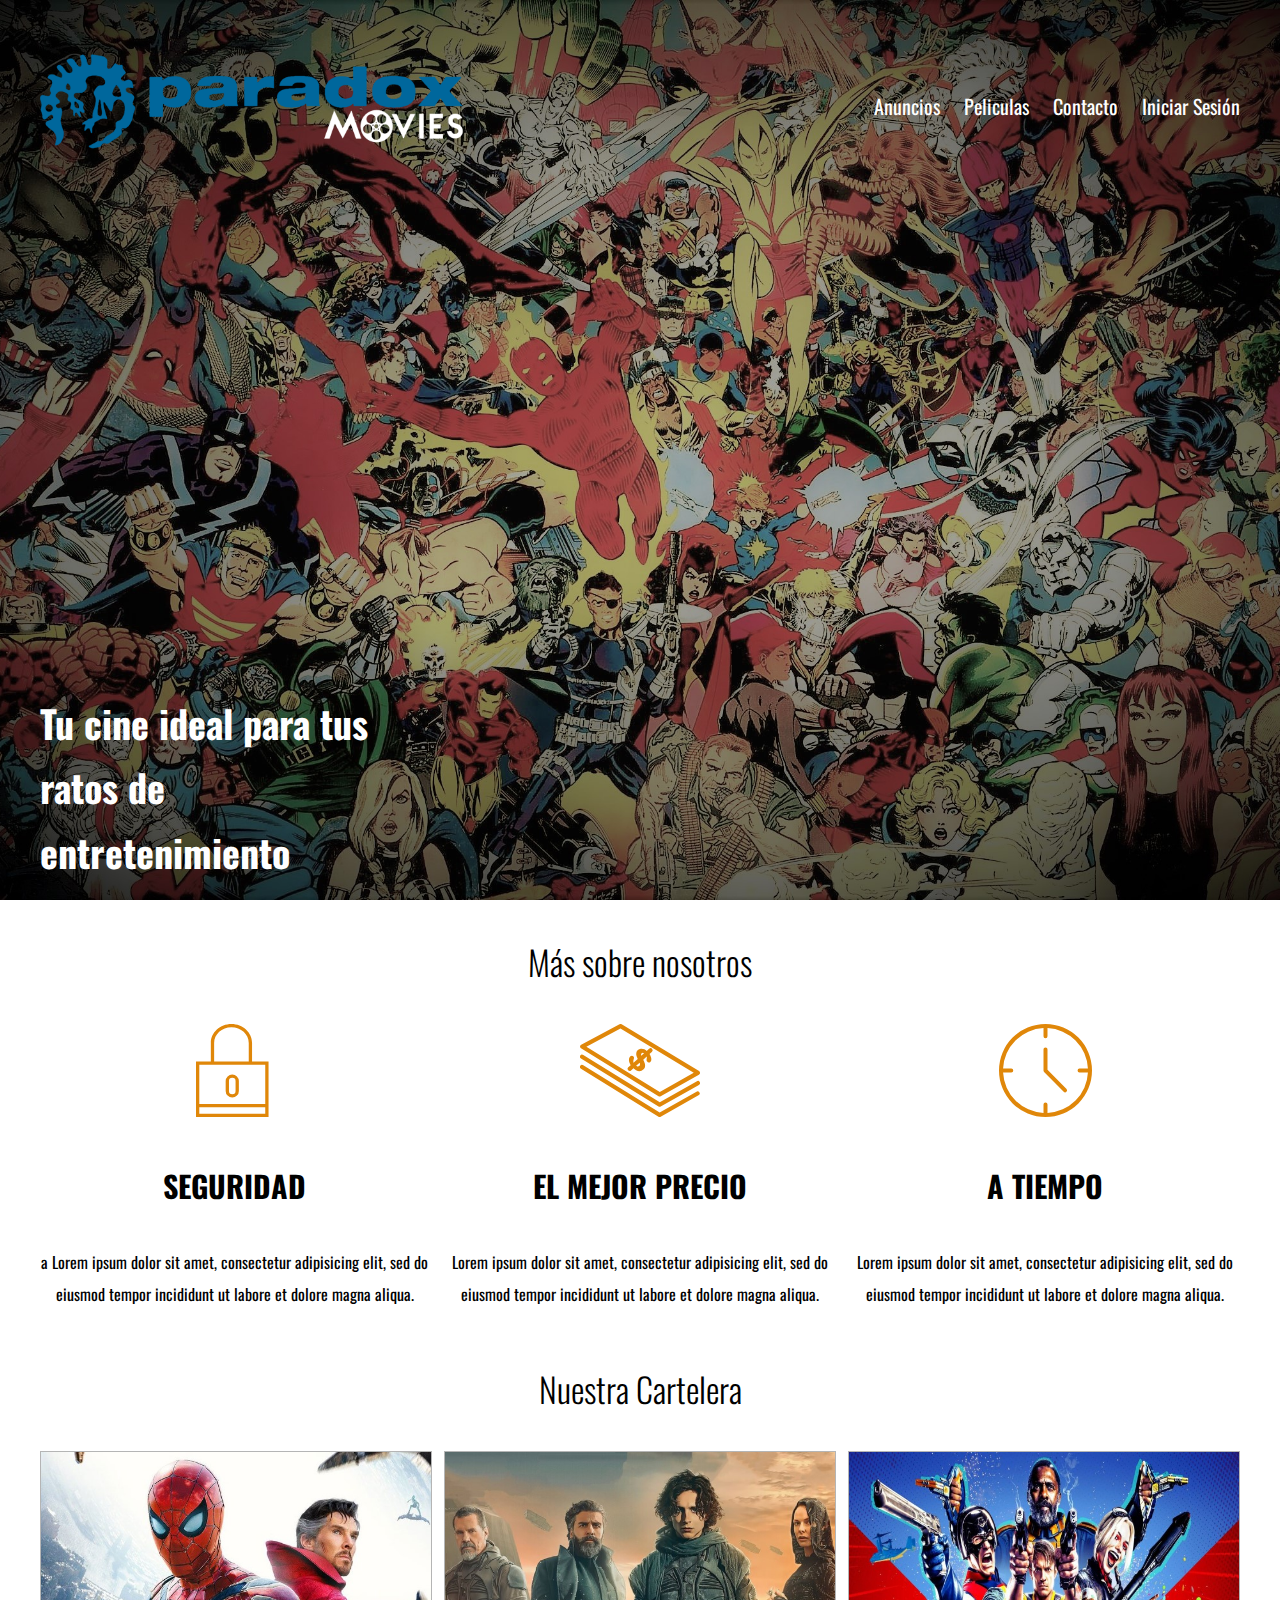
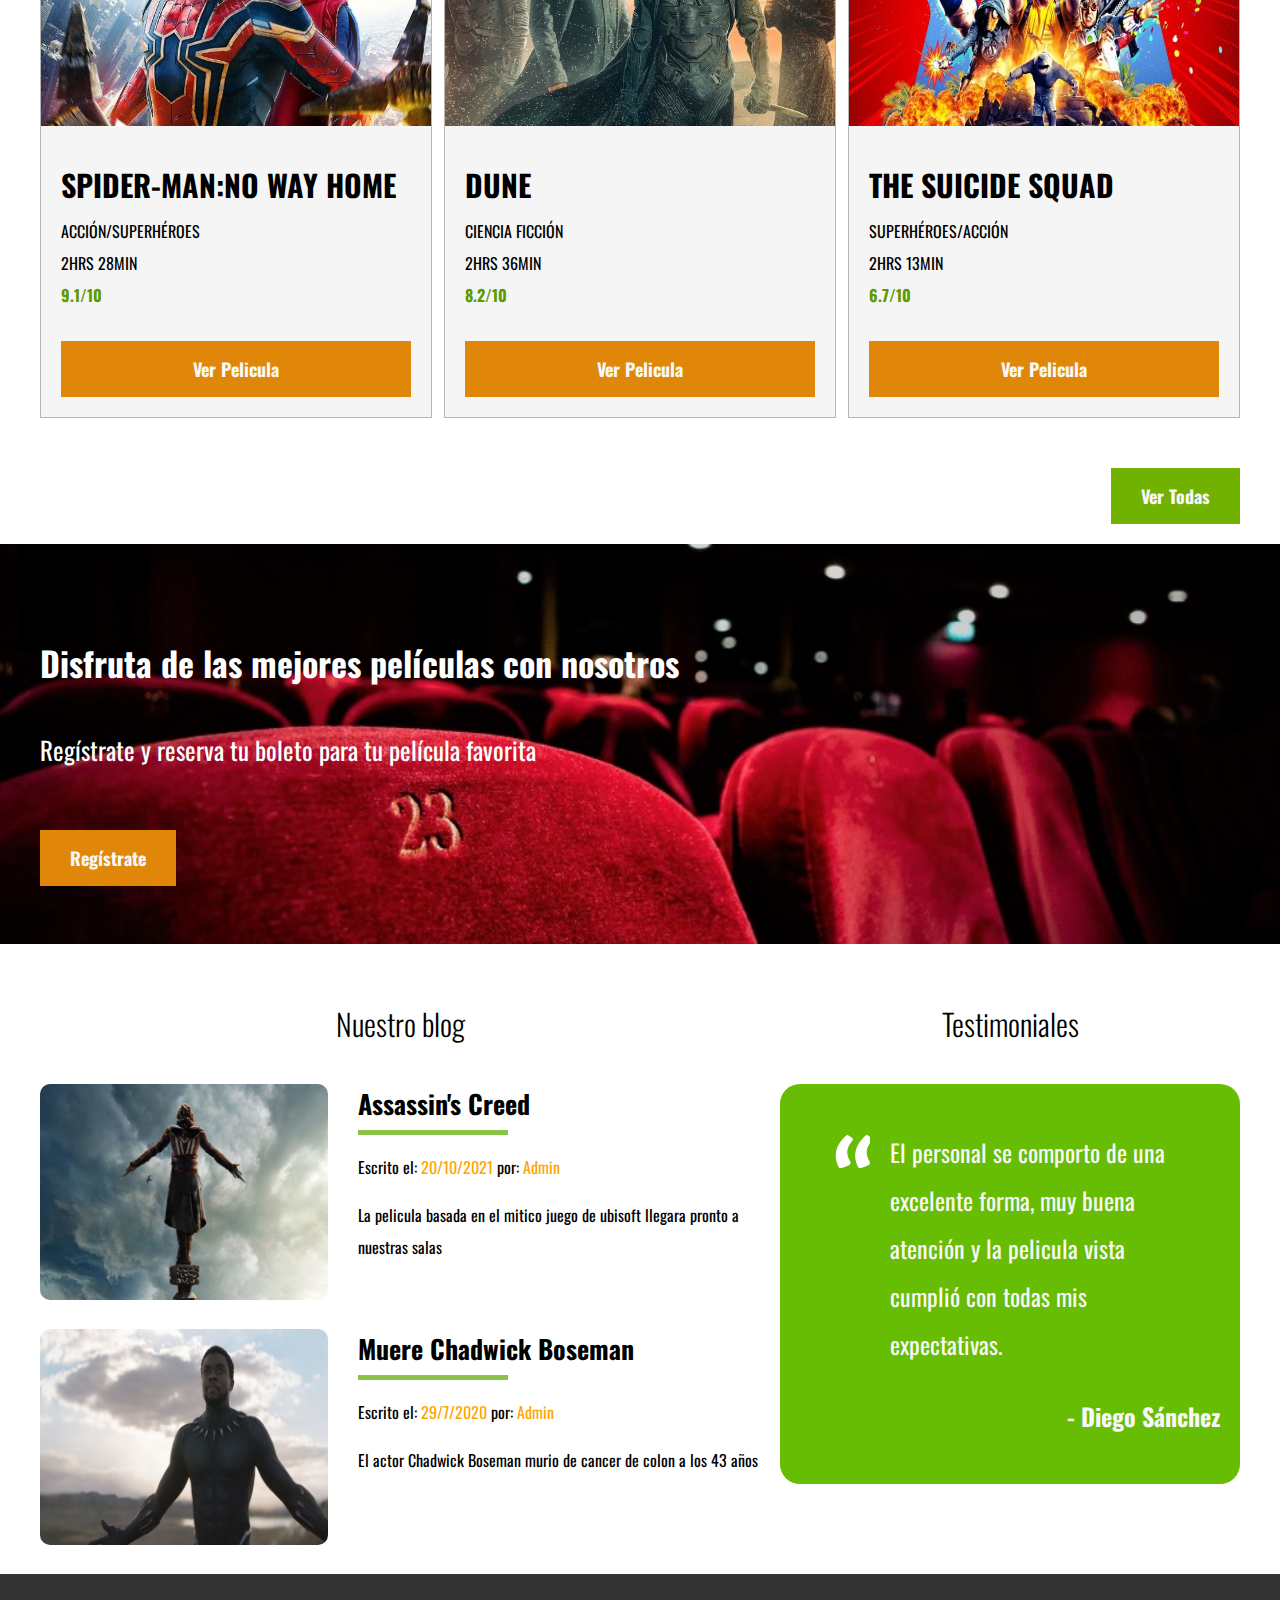
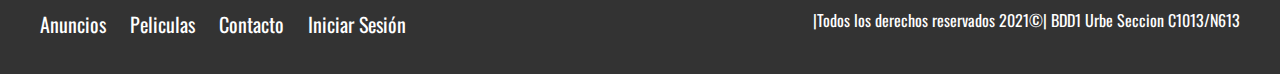
==== commit 9c2e7a47: "v2.1 Cambios en los footers de la pagina, y añadida de tienda.js y carrito en peliculas.html" ====
--- a/index.html
+++ b/index.html
@@ -67,7 +67,7 @@
 						<p>2HRS 28MIN</p>
 						<p class="precio">9.1/10</p>
 
-						<a href="anuncio.html" class="boton boton-amarillo d-block">Ver Pelicula</a>
+						<a href="anuncioNwh.html" class="boton boton-amarillo d-block">Ver Pelicula</a>
 					</div>
 				</div>
 
@@ -79,7 +79,7 @@
 						<p>2HRS 36MIN</p>
 						<p class="precio">8.2/10</p>
 
-						<a href="anuncio.html" class="boton boton-amarillo d-block">Ver Pelicula</a>
+						<a href="anuncioD.html" class="boton boton-amarillo d-block">Ver Pelicula</a>
 					</div>
 				</div>
 
@@ -91,12 +91,12 @@
 						<p>2HRS 13MIN</p>
 						<p class="precio">6.7/10</p>
 
-						<a href="anuncio.html" class="boton boton-amarillo d-block">Ver Pelicula</a>
+						<a href="anuncioaSS.html" class="boton boton-amarillo d-block">Ver Pelicula</a>
 					</div>
 				</div>
 			</div>
 			<div class="ver-todas">
-			<a href="anuncios.html" class="boton boton-verde">Ver Todas</a>
+			<a href="peliculas.html" class="boton boton-verde">Ver Todas</a>
 			</div>
 		</main>
 
@@ -150,7 +150,7 @@
 					<blockquote>
 					El personal se comporto de una excelente forma, muy buena atención y la pelicula vista cumplió con todas mis expectativas.
 					</blockquote>
-					<p>- María Añez</p>
+					<p>- Diego Sánchez</p>
 				</div>
 			</section>
 		</div>
@@ -159,9 +159,9 @@
 			<div class="contenedor contenedor-footer">  <!-- se creo para ponerle flexbox a todo -->
 				<nav class="navegacion">
 					<a href="anuncios.html">Anuncios</a>
-					<a href="blog.html">Peliculas</a>
+					<a href="peliculas.html">Peliculas</a>
 					<a target="_self"href="contacto.html">Contacto</a> <!-- se abre en la misma pestaña -->
-					<a target="_blank" href="nosotros.html">Iniciar Sesión</a> <!-- se abre en una pestaña nueva -->
+					<a target="_self" href="signup.php">Iniciar Sesión</a> <!-- se abre en una pestaña nueva -->
 				</nav>
 				<p class="copyright">|Todos los derechos reservados 2021&copy;| BDD1 Urbe Seccion C1013/N613</p>
 			</div>
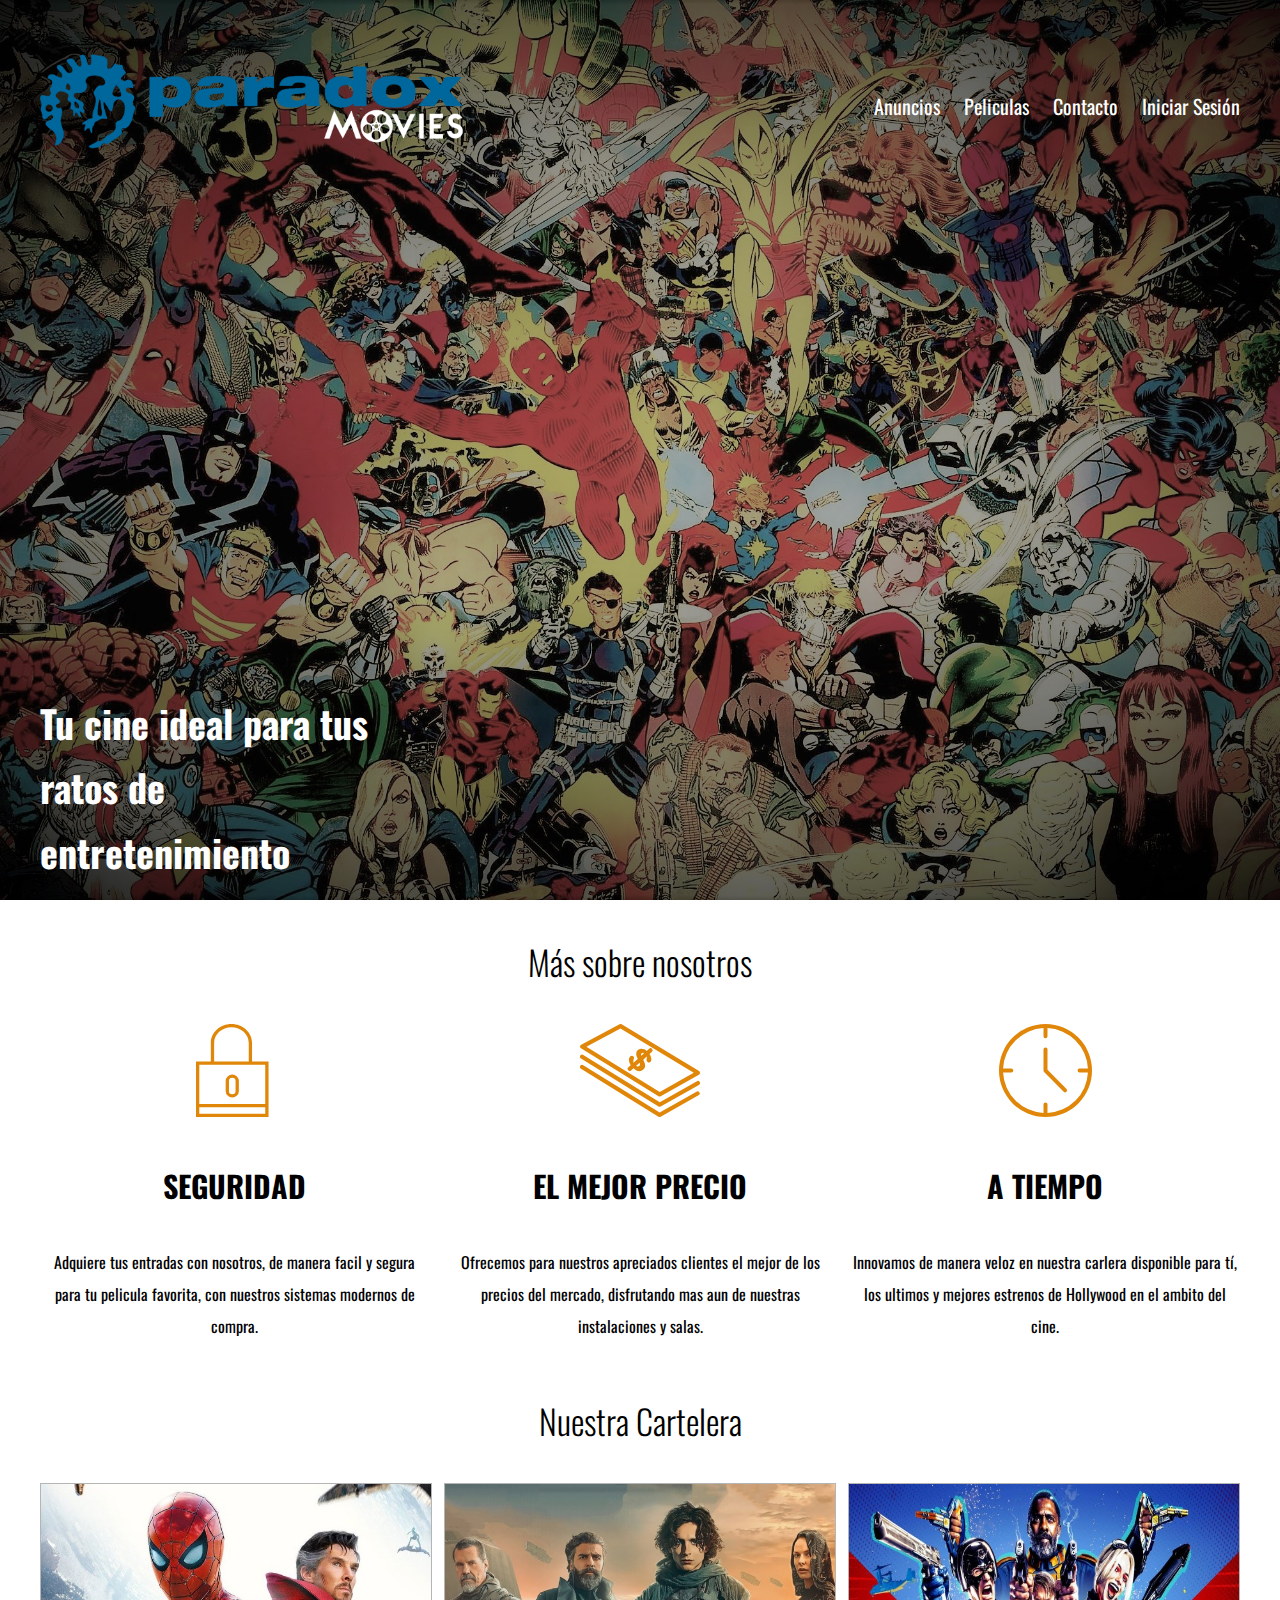
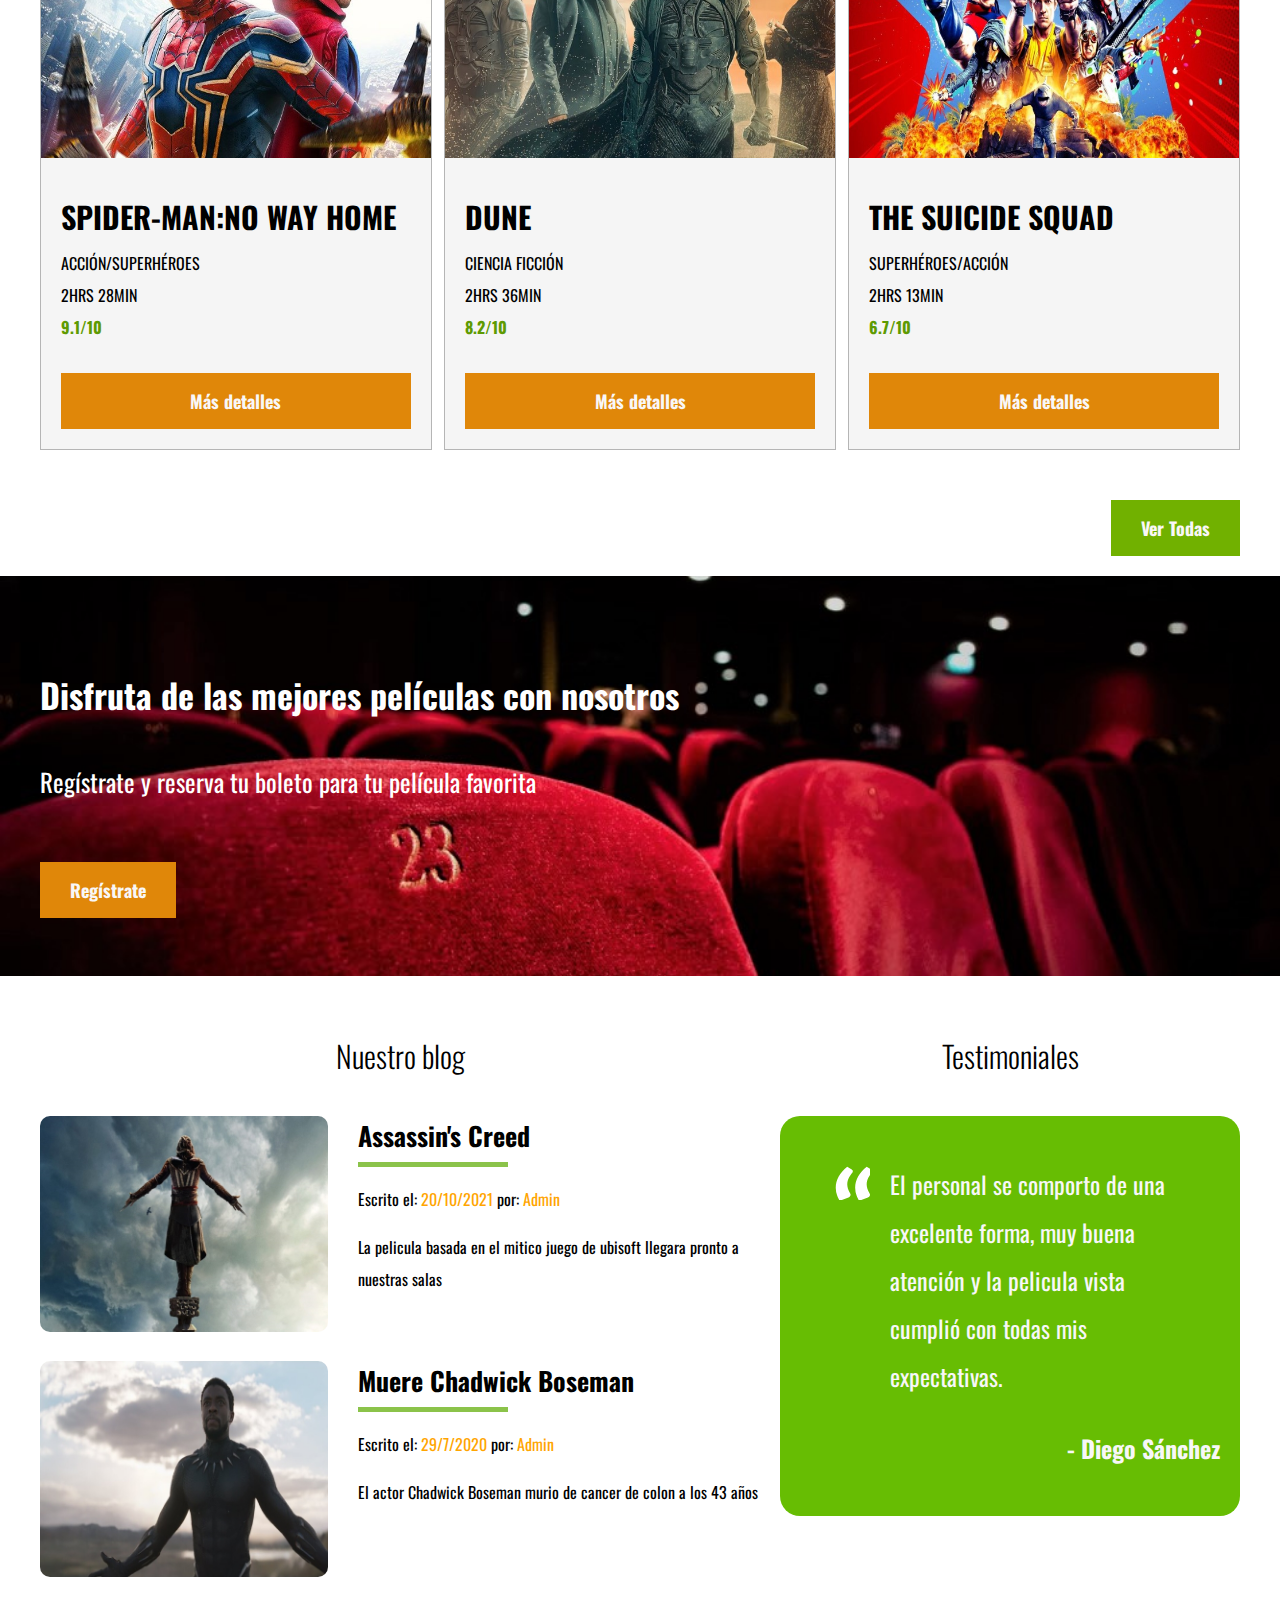
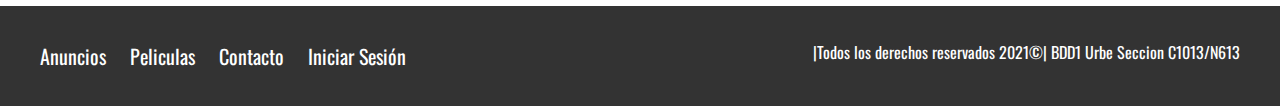
==== commit e8ab3bef: "v2.8 Modificaciones en las paginas de peliculas" ====
--- a/index.html
+++ b/index.html
@@ -35,22 +35,19 @@
 				<div class="icono">
 					<img src="img/icono1.svg" alt="Icono seguridad">
 					<h3>Seguridad</h3>
-					<p>a Lorem ipsum dolor sit amet, consectetur adipisicing elit, sed do eiusmod
-					tempor incididunt ut labore et dolore magna aliqua.</p>
+					<p>Adquiere tus entradas con nosotros, de manera facil y segura para tu pelicula favorita, con nuestros sistemas modernos de compra.</p>
 				</div>
 
 				<div class="icono">
 					<img src="img/icono2.svg" alt="Icono mejor precio">
 					<h3>El mejor precio</h3>
-					<p>Lorem ipsum dolor sit amet, consectetur adipisicing elit, sed do eiusmod
-					tempor incididunt ut labore et dolore magna aliqua.</p>
+					<p>Ofrecemos para nuestros apreciados clientes el mejor de los precios del mercado, disfrutando mas aun de nuestras instalaciones y salas.</p>
 				</div>
 
 				<div class="icono">
 					<img src="img/icono3.svg" alt="Icono a tiempo">
 					<h3>A tiempo</h3>
-					<p>Lorem ipsum dolor sit amet, consectetur adipisicing elit, sed do eiusmod
-					tempor incididunt ut labore et dolore magna aliqua.</p>
+					<p>Innovamos de manera veloz en nuestra carlera disponible para tí, los ultimos y mejores estrenos de Hollywood en el ambito del cine.</p>
 				</div>
 			</div>
 		</section>
@@ -67,7 +64,7 @@
 						<p>2HRS 28MIN</p>
 						<p class="precio">9.1/10</p>
 
-						<a href="anuncioNwh.html" class="boton boton-amarillo d-block">Ver Pelicula</a>
+						<a href="anuncioNwh.html" class="boton boton-amarillo d-block">Más detalles</a>
 					</div>
 				</div>
 
@@ -79,7 +76,7 @@
 						<p>2HRS 36MIN</p>
 						<p class="precio">8.2/10</p>
 
-						<a href="anuncioD.html" class="boton boton-amarillo d-block">Ver Pelicula</a>
+						<a href="anuncioD.html" class="boton boton-amarillo d-block">Más detalles</a>
 					</div>
 				</div>
 
@@ -91,7 +88,7 @@
 						<p>2HRS 13MIN</p>
 						<p class="precio">6.7/10</p>
 
-						<a href="anuncioaSS.html" class="boton boton-amarillo d-block">Ver Pelicula</a>
+						<a href="anuncioaSS.html" class="boton boton-amarillo d-block">Más detalles</a>
 					</div>
 				</div>
 			</div>
@@ -104,7 +101,7 @@
 			<div class="contenedor contenido-contacto">
 				<h2>Disfruta de las mejores películas con nosotros</h2>
 				<p>Regístrate y reserva tu boleto para tu película favorita</p>
-				<a href="contacto.html" class="boton boton-amarillo">Regístrate</a>
+				<a href="signup.php" class="boton boton-amarillo">Regístrate</a>
 			</div>
 		</section>
 
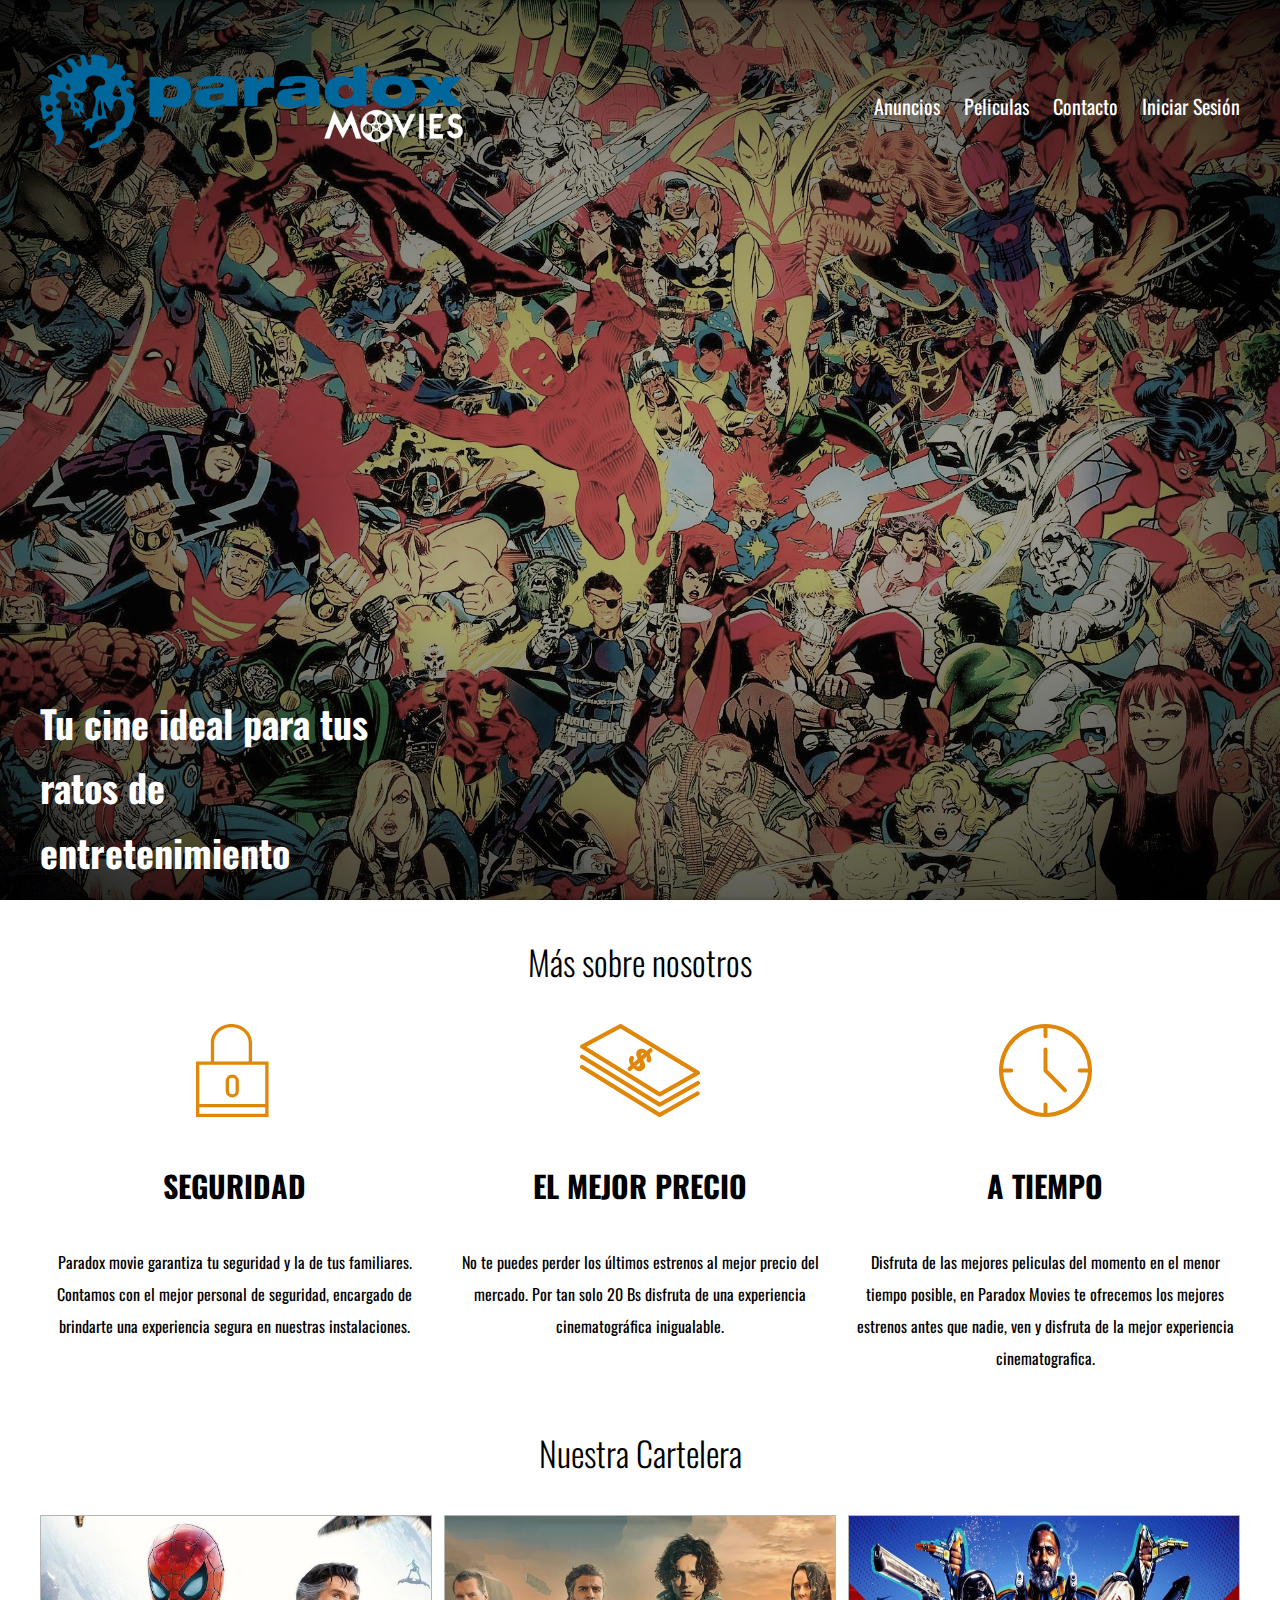
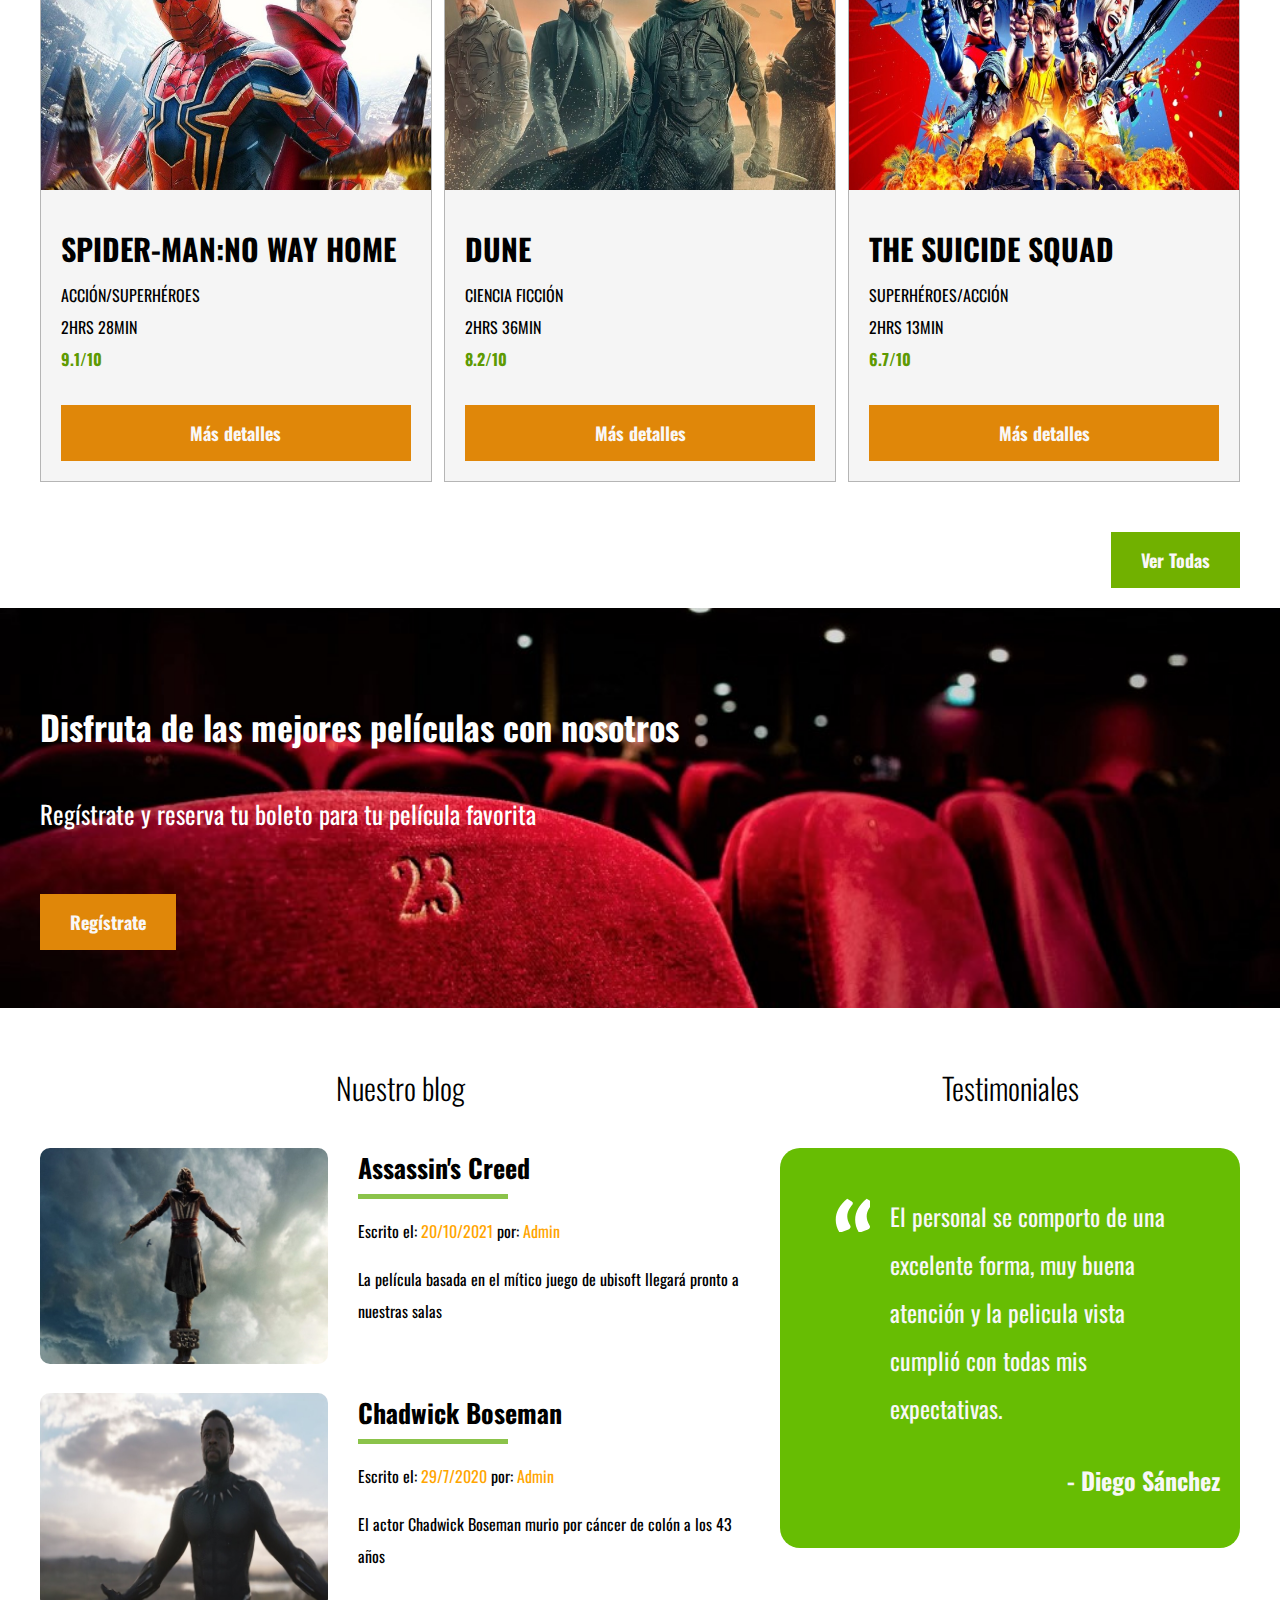
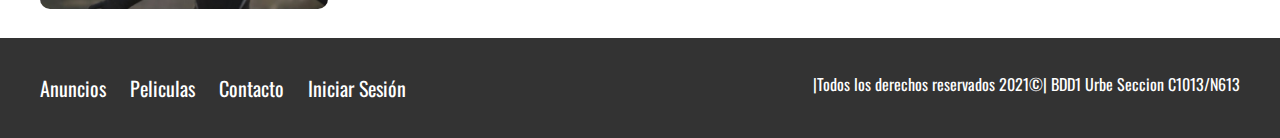
==== commit 7c671062: "v2.8 Cambios en el index.html" ====
--- a/index.html
+++ b/index.html
@@ -35,19 +35,19 @@
 				<div class="icono">
 					<img src="img/icono1.svg" alt="Icono seguridad">
 					<h3>Seguridad</h3>
-					<p>Adquiere tus entradas con nosotros, de manera facil y segura para tu pelicula favorita, con nuestros sistemas modernos de compra.</p>
+					<p>Paradox movie garantiza tu seguridad y la de tus familiares. Contamos con el mejor personal de seguridad, encargado de brindarte una experiencia segura en nuestras instalaciones.</p>
 				</div>
 
 				<div class="icono">
 					<img src="img/icono2.svg" alt="Icono mejor precio">
 					<h3>El mejor precio</h3>
-					<p>Ofrecemos para nuestros apreciados clientes el mejor de los precios del mercado, disfrutando mas aun de nuestras instalaciones y salas.</p>
+					<p>No te puedes perder los últimos estrenos al mejor precio del mercado. Por tan solo 20 Bs disfruta de una experiencia cinematográfica inigualable.</p>
 				</div>
 
 				<div class="icono">
 					<img src="img/icono3.svg" alt="Icono a tiempo">
 					<h3>A tiempo</h3>
-					<p>Innovamos de manera veloz en nuestra carlera disponible para tí, los ultimos y mejores estrenos de Hollywood en el ambito del cine.</p>
+					<p>Disfruta de las mejores peliculas del momento en el menor tiempo posible, en Paradox Movies te ofrecemos los mejores estrenos antes que nadie, ven y disfruta de la mejor experiencia cinematografica.</p>
 				</div>
 			</div>
 		</section>
@@ -121,7 +121,7 @@
 							<h4>Assassin's Creed</h4>
 						</a>
 						<p>Escrito el: <span> 20/10/2021</span> por: <span>Admin</span></p>
-						<p>La pelicula basada en el mitico juego de ubisoft llegara pronto a nuestras salas</p>
+						<p>La película basada en el mítico juego de ubisoft llegará pronto a nuestras salas</p>
 					</div>
 				</article>
 
@@ -133,10 +133,10 @@
 
 					<div class="texto-entrada">
 						<a href="entrada.html">
-							<h4>Muere Chadwick Boseman</h4>
+							<h4>Chadwick Boseman</h4>
 						</a>
 						<p>Escrito el: <span> 29/7/2020</span> por: <span>Admin</span></p>
-						<p>El actor Chadwick Boseman murio de cancer de colon a los 43 años</p>
+						<p>El actor Chadwick Boseman murio por cáncer de colón a los 43 años</p>
 					</div>
 				</article>
 			</section>
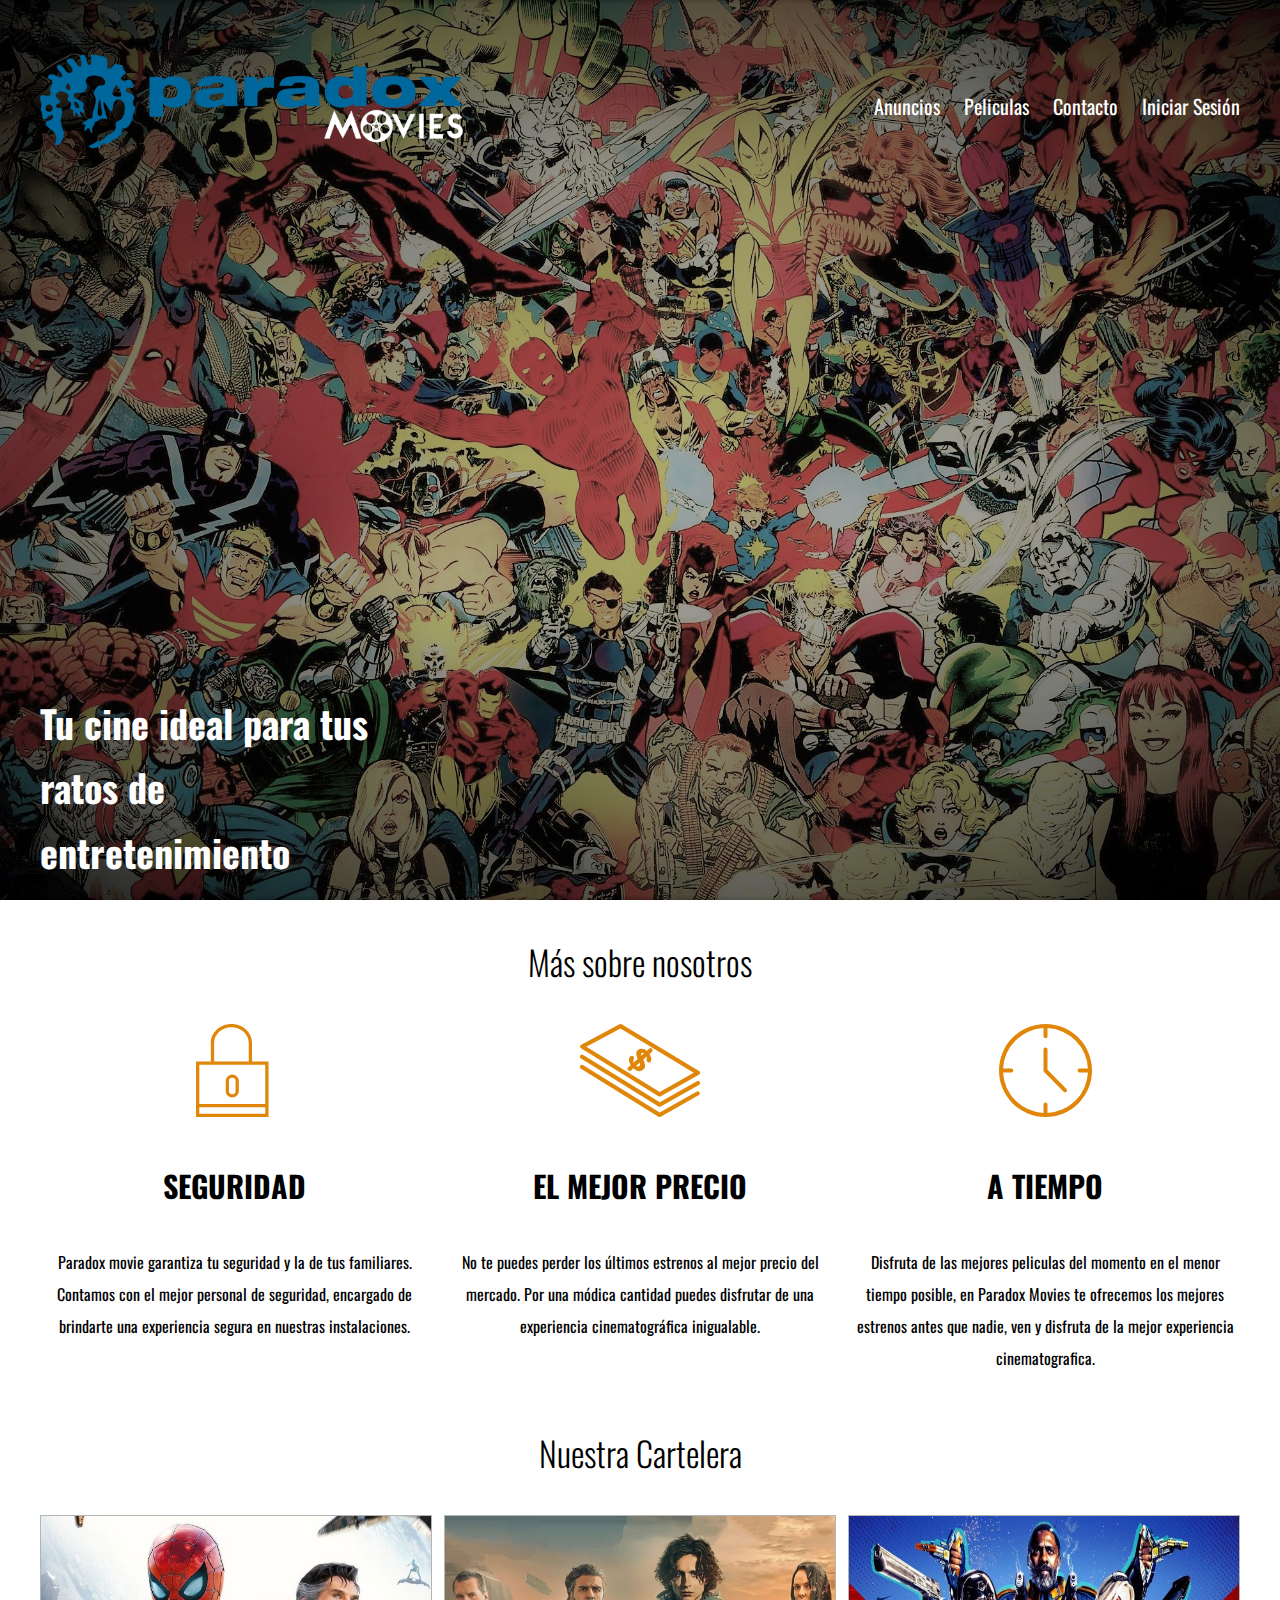
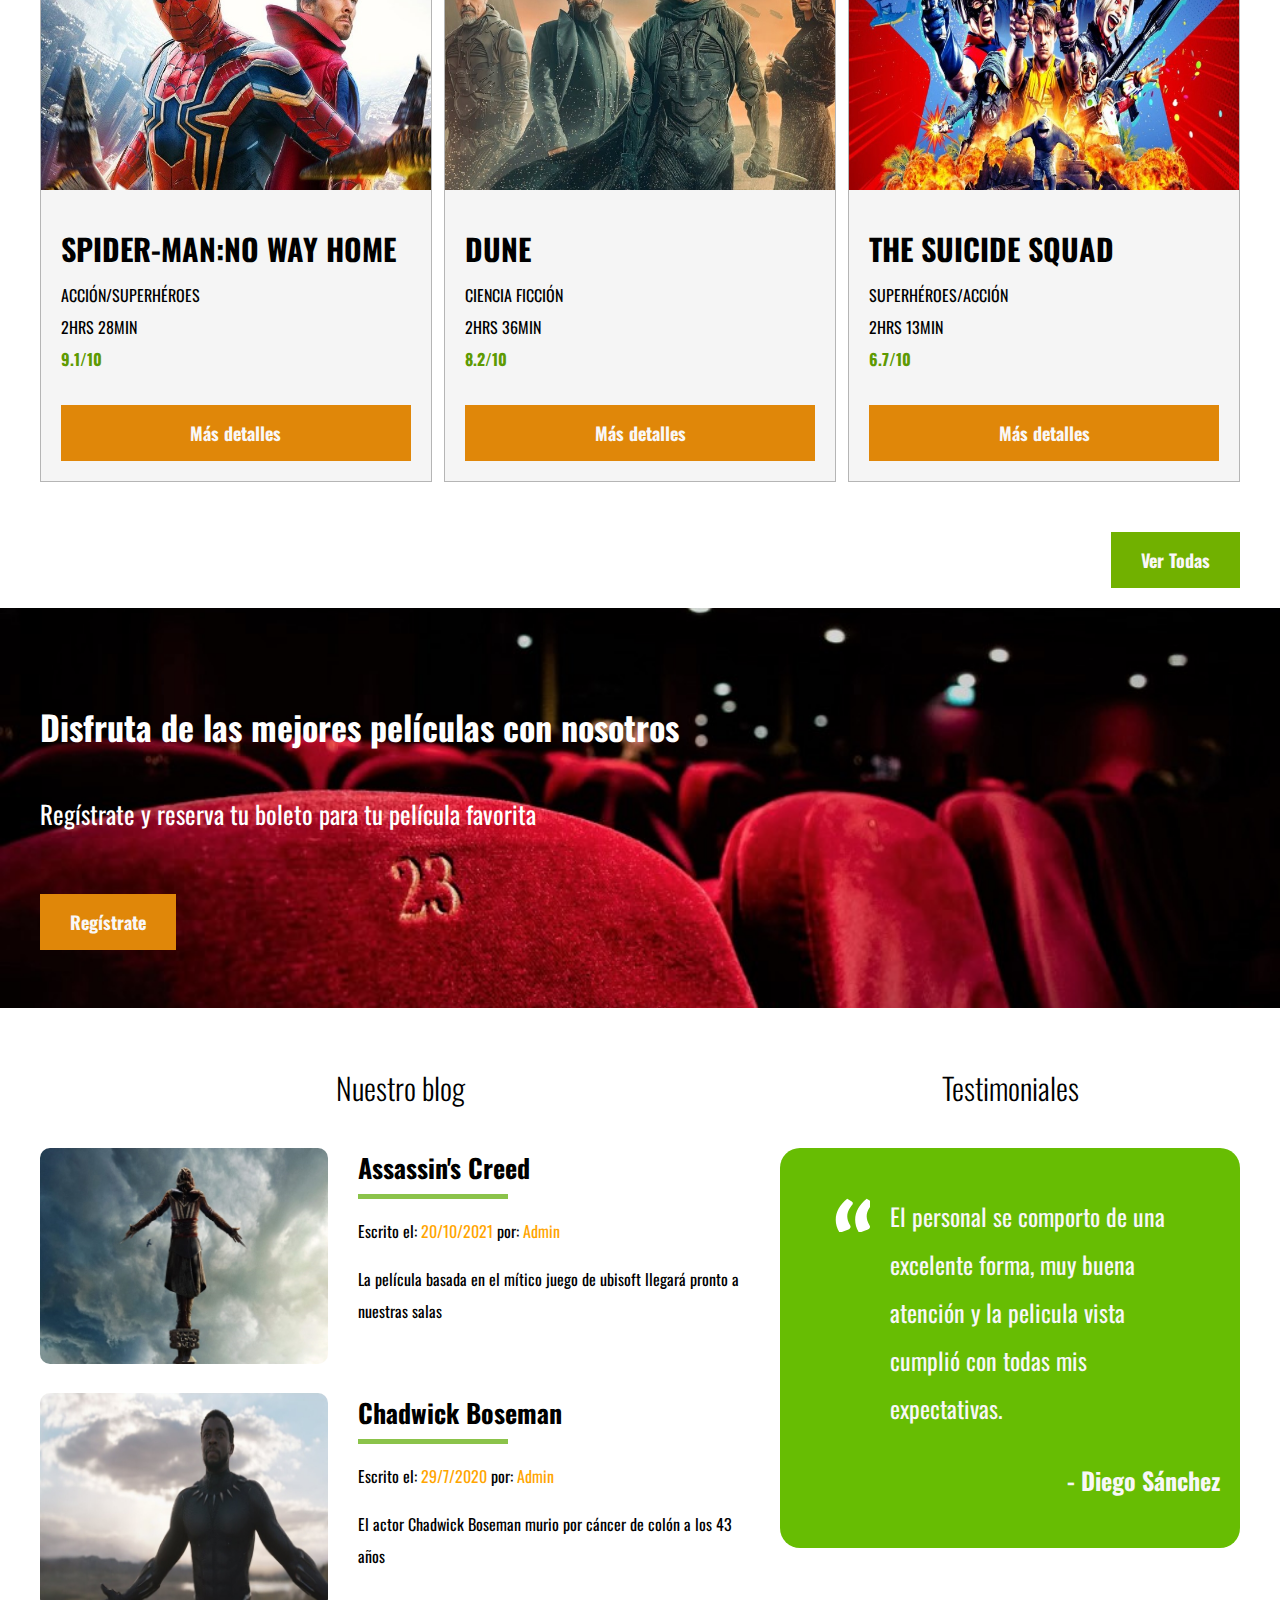
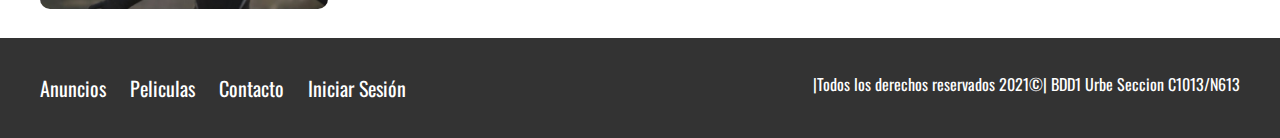
==== commit f2769089: "v2.8.1 Cambios en la seccion mas de nosotros index.html" ====
--- a/index.html
+++ b/index.html
@@ -41,7 +41,7 @@
 				<div class="icono">
 					<img src="img/icono2.svg" alt="Icono mejor precio">
 					<h3>El mejor precio</h3>
-					<p>No te puedes perder los últimos estrenos al mejor precio del mercado. Por tan solo 20 Bs disfruta de una experiencia cinematográfica inigualable.</p>
+					<p>No te puedes perder los últimos estrenos al mejor precio del mercado. Por una módica cantidad puedes disfrutar de una experiencia cinematográfica inigualable.</p>
 				</div>
 
 				<div class="icono">
